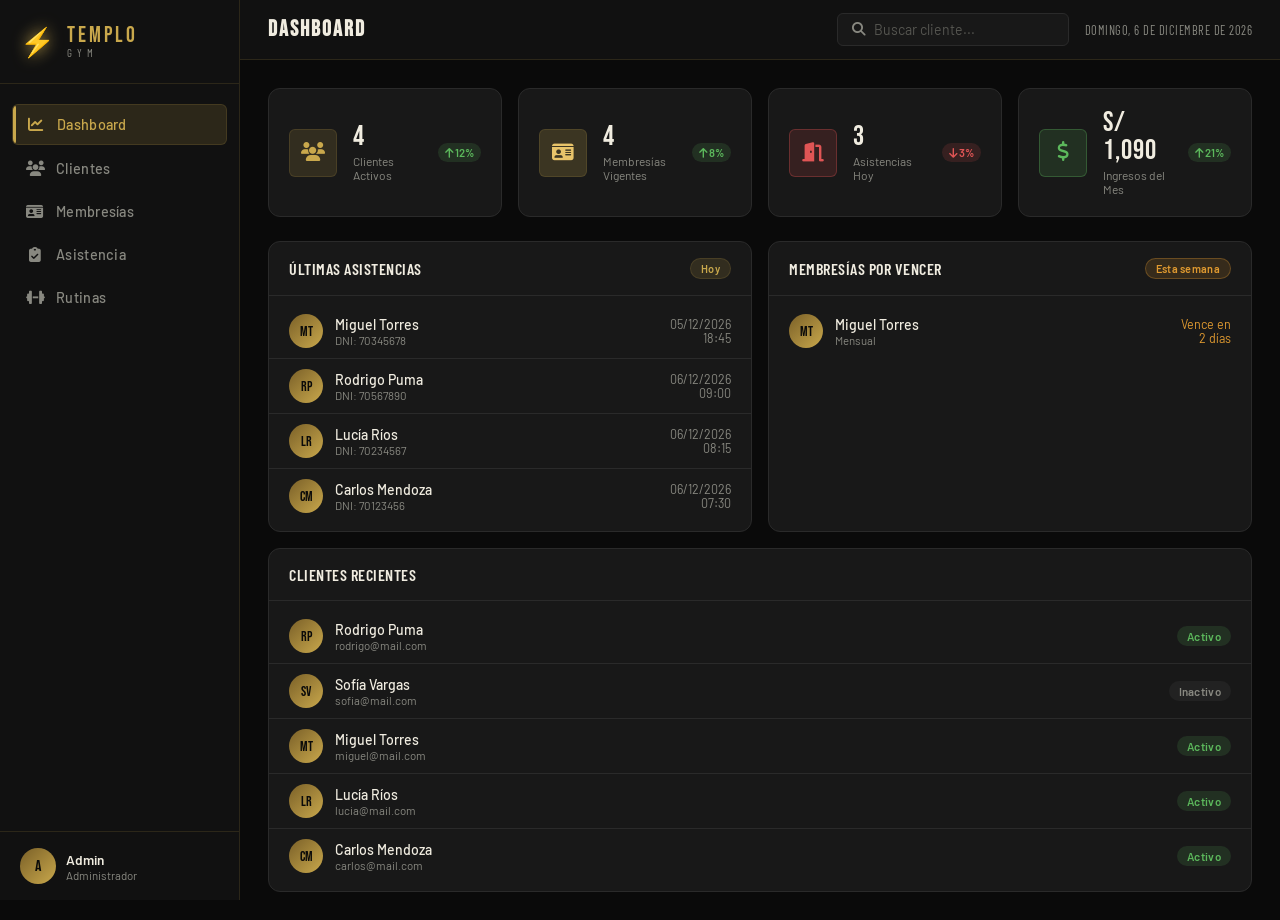
==== admin.html @ db0447e8 "Hola" ====
<!DOCTYPE html>
<html lang="es">
<head>
  <meta charset="UTF-8" />
  <meta name="viewport" content="width=device-width, initial-scale=1.0"/>
  <title>Templo Gym — Sistema de Gestión</title>
  <link rel="stylesheet" href="styles.css" />
  <link href="https://fonts.googleapis.com/css2?family=Bebas+Neue&family=Barlow:wght@300;400;500;600;700&family=Barlow+Condensed:wght@400;600;700&display=swap" rel="stylesheet"/>
  <link rel="stylesheet" href="https://cdnjs.cloudflare.com/ajax/libs/font-awesome/6.5.0/css/all.min.css"/>
</head>
<body>

  <!-- SIDEBAR -->
  <aside class="sidebar" id="sidebar">
    <div class="sidebar-logo">
      <div class="logo-icon">⚡</div>
      <div class="logo-text">
        <span class="logo-main">TEMPLO</span>
        <span class="logo-sub">GYM</span>
      </div>
    </div>

    <nav class="sidebar-nav">
      <a href="#" class="nav-item active" data-section="dashboard">
        <i class="fas fa-chart-line"></i>
        <span>Dashboard</span>
      </a>
      <a href="#" class="nav-item" data-section="clientes">
        <i class="fas fa-users"></i>
        <span>Clientes</span>
      </a>
      <a href="#" class="nav-item" data-section="membresias">
        <i class="fas fa-id-card"></i>
        <span>Membresías</span>
      </a>
      <a href="#" class="nav-item" data-section="asistencia">
        <i class="fas fa-clipboard-check"></i>
        <span>Asistencia</span>
      </a>
      <a href="#" class="nav-item" data-section="rutinas">
        <i class="fas fa-dumbbell"></i>
        <span>Rutinas</span>
      </a>
    </nav>

    <div class="sidebar-footer">
      <div class="user-info">
        <div class="user-avatar">A</div>
        <div>
          <div class="user-name">Admin</div>
          <div class="user-role">Administrador</div>
        </div>
      </div>
    </div>
  </aside>

  <!-- MAIN CONTENT -->
  <main class="main-content">

    <!-- TOPBAR -->
    <header class="topbar">
      <div class="topbar-left">
        <button class="menu-toggle" id="menuToggle"><i class="fas fa-bars"></i></button>
        <h1 class="page-title" id="pageTitle">Dashboard</h1>
      </div>
      <div class="topbar-right">
        <div class="search-box">
          <i class="fas fa-search"></i>
          <input type="text" placeholder="Buscar cliente..." id="globalSearch"/>
        </div>
        <div class="topbar-date" id="topbarDate"></div>
      </div>
    </header>

    <!-- SECTIONS -->
    <div class="content-wrapper">

      <!-- DASHBOARD -->
      <section class="section active" id="section-dashboard">
        <div class="stats-grid">
          <div class="stat-card">
            <div class="stat-icon"><i class="fas fa-users"></i></div>
            <div class="stat-info">
              <div class="stat-value" id="statClientes">0</div>
              <div class="stat-label">Clientes Activos</div>
            </div>
            <div class="stat-trend up"><i class="fas fa-arrow-up"></i> 12%</div>
          </div>
          <div class="stat-card">
            <div class="stat-icon gold"><i class="fas fa-id-card"></i></div>
            <div class="stat-info">
              <div class="stat-value" id="statMembresias">0</div>
              <div class="stat-label">Membresías Vigentes</div>
            </div>
            <div class="stat-trend up"><i class="fas fa-arrow-up"></i> 8%</div>
          </div>
          <div class="stat-card">
            <div class="stat-icon red"><i class="fas fa-door-open"></i></div>
            <div class="stat-info">
              <div class="stat-value" id="statAsistencia">0</div>
              <div class="stat-label">Asistencias Hoy</div>
            </div>
            <div class="stat-trend down"><i class="fas fa-arrow-down"></i> 3%</div>
          </div>
          <div class="stat-card">
            <div class="stat-icon green"><i class="fas fa-dollar-sign"></i></div>
            <div class="stat-info">
              <div class="stat-value" id="statIngresos">S/ 0</div>
              <div class="stat-label">Ingresos del Mes</div>
            </div>
            <div class="stat-trend up"><i class="fas fa-arrow-up"></i> 21%</div>
          </div>
        </div>

        <div class="dashboard-grid">
          <div class="card">
            <div class="card-header">
              <h3>Últimas Asistencias</h3>
              <span class="badge">Hoy</span>
            </div>
            <div class="recent-list" id="recentAsistencia"></div>
          </div>
          <div class="card">
            <div class="card-header">
              <h3>Membresías por Vencer</h3>
              <span class="badge warn">Esta semana</span>
            </div>
            <div class="recent-list" id="proximasVencer"></div>
          </div>
          <div class="card wide">
            <div class="card-header">
              <h3>Clientes Recientes</h3>
            </div>
            <div class="recent-list" id="recentClientes"></div>
          </div>
        </div>
      </section>

      <!-- CLIENTES -->
      <section class="section" id="section-clientes">
        <div class="section-actions">
          <button class="btn btn-primary" id="btnNuevoCliente">
            <i class="fas fa-plus"></i> Nuevo Cliente
          </button>
          <input type="text" class="filter-input" placeholder="Filtrar clientes..." id="filterClientes"/>
        </div>
        <div class="card">
          <table class="data-table" id="tablaClientes">
            <thead>
              <tr>
                <th>#</th>
                <th>Nombre</th>
                <th>DNI</th>
                <th>Teléfono</th>
                <th>Email</th>
                <th>Estado</th>
                <th>Acciones</th>
              </tr>
            </thead>
            <tbody id="bodyClientes"></tbody>
          </table>
        </div>
      </section>

      <!-- MEMBRESIAS -->
      <section class="section" id="section-membresias">
        <div class="section-actions">
          <button class="btn btn-primary" id="btnNuevaMembresia">
            <i class="fas fa-plus"></i> Nueva Membresía
          </button>
          <input type="text" class="filter-input" placeholder="Filtrar membresías..." id="filterMembresias"/>
        </div>
        <div class="plans-row">
          <div class="plan-card">
            <div class="plan-name">Mensual</div>
            <div class="plan-price">S/ 80</div>
            <div class="plan-desc">30 días de acceso completo</div>
          </div>
          <div class="plan-card featured">
            <div class="plan-badge">POPULAR</div>
            <div class="plan-name">Trimestral</div>
            <div class="plan-price">S/ 210</div>
            <div class="plan-desc">90 días — ahorra S/ 30</div>
          </div>
          <div class="plan-card">
            <div class="plan-name">Anual</div>
            <div class="plan-price">S/ 720</div>
            <div class="plan-desc">365 días — ahorra S/ 240</div>
          </div>
        </div>
        <div class="card">
          <table class="data-table" id="tablaMembresias">
            <thead>
              <tr>
                <th>#</th>
                <th>Cliente</th>
                <th>Plan</th>
                <th>Inicio</th>
                <th>Vencimiento</th>
                <th>Monto</th>
                <th>Estado</th>
                <th>Acciones</th>
              </tr>
            </thead>
            <tbody id="bodyMembresias"></tbody>
          </table>
        </div>
      </section>

      <!-- ASISTENCIA -->
      <section class="section" id="section-asistencia">
        <div class="checkin-panel">
          <div class="checkin-box">
            <div class="checkin-title"><i class="fas fa-fingerprint"></i> Check-In Rápido</div>
            <input type="text" class="checkin-input" id="checkinDNI" placeholder="Ingresa DNI del cliente..." maxlength="8"/>
            <button class="btn btn-primary btn-lg" id="btnCheckin">
              <i class="fas fa-sign-in-alt"></i> Registrar Entrada
            </button>
            <div class="checkin-feedback" id="checkinFeedback"></div>
          </div>
        </div>
        <div class="section-actions" style="margin-top:0">
          <label style="color:var(--muted); font-size:0.85rem;">Filtrar por fecha:</label>
          <input type="date" class="filter-input" id="filterFecha" style="max-width:200px"/>
          <button class="btn btn-secondary" id="btnExportAsistencia"><i class="fas fa-download"></i> Exportar</button>
        </div>
        <div class="card">
          <table class="data-table" id="tablaAsistencia">
            <thead>
              <tr>
                <th>#</th>
                <th>Cliente</th>
                <th>DNI</th>
                <th>Fecha</th>
                <th>Hora Entrada</th>
                <th>Estado Membresía</th>
              </tr>
            </thead>
            <tbody id="bodyAsistencia"></tbody>
          </table>
        </div>
      </section>

      <!-- RUTINAS -->
      <section class="section" id="section-rutinas">
        <div class="section-actions">
          <button class="btn btn-primary" id="btnNuevaRutina">
            <i class="fas fa-plus"></i> Nueva Rutina
          </button>
          <input type="text" class="filter-input" placeholder="Filtrar rutinas..." id="filterRutinas"/>
        </div>
        <div class="rutinas-grid" id="rutinasGrid"></div>
      </section>

    </div>
  </main>

  <!-- MODALES -->

  <!-- Modal Cliente -->
  <div class="modal-overlay" id="modalCliente">
    <div class="modal">
      <div class="modal-header">
        <h2 id="modalClienteTitle">Nuevo Cliente</h2>
        <button class="modal-close" data-close="modalCliente"><i class="fas fa-times"></i></button>
      </div>
      <div class="modal-body">
        <div class="form-grid">
          <div class="form-group">
            <label>Nombre Completo *</label>
            <input type="text" id="cNombre" placeholder="Ej: Juan Pérez"/>
          </div>
          <div class="form-group">
            <label>DNI *</label>
            <input type="text" id="cDNI" placeholder="12345678" maxlength="8"/>
          </div>
          <div class="form-group">
            <label>Teléfono</label>
            <input type="text" id="cTelefono" placeholder="987654321"/>
          </div>
          <div class="form-group">
            <label>Email</label>
            <input type="email" id="cEmail" placeholder="correo@email.com"/>
          </div>
          <div class="form-group">
            <label>Fecha de Nacimiento</label>
            <input type="date" id="cFechaNac"/>
          </div>
          <div class="form-group">
            <label>Género</label>
            <select id="cGenero">
              <option value="">Seleccionar</option>
              <option value="M">Masculino</option>
              <option value="F">Femenino</option>
              <option value="O">Otro</option>
            </select>
          </div>
          <div class="form-group full">
            <label>Observaciones</label>
            <textarea id="cObservaciones" placeholder="Condición médica, objetivos, etc."></textarea>
          </div>
        </div>
      </div>
      <div class="modal-footer">
        <button class="btn btn-secondary" data-close="modalCliente">Cancelar</button>
        <button class="btn btn-primary" id="btnGuardarCliente">Guardar Cliente</button>
      </div>
    </div>
  </div>

  <!-- Modal Membresía -->
  <div class="modal-overlay" id="modalMembresia">
    <div class="modal">
      <div class="modal-header">
        <h2 id="modalMembresiaTitle">Nueva Membresía</h2>
        <button class="modal-close" data-close="modalMembresia"><i class="fas fa-times"></i></button>
      </div>
      <div class="modal-body">
        <div class="form-grid">
          <div class="form-group full">
            <label>Cliente *</label>
            <select id="mCliente"></select>
          </div>
          <div class="form-group">
            <label>Plan *</label>
            <select id="mPlan">
              <option value="Mensual|80|30">Mensual — S/ 80</option>
              <option value="Trimestral|210|90">Trimestral — S/ 210</option>
              <option value="Anual|720|365">Anual — S/ 720</option>
            </select>
          </div>
          <div class="form-group">
            <label>Fecha de Inicio *</label>
            <input type="date" id="mFechaInicio"/>
          </div>
          <div class="form-group">
            <label>Monto Pagado (S/)</label>
            <input type="number" id="mMonto" placeholder="0.00"/>
          </div>
          <div class="form-group">
            <label>Método de Pago</label>
            <select id="mPago">
              <option value="Efectivo">Efectivo</option>
              <option value="Yape">Yape</option>
              <option value="Plin">Plin</option>
              <option value="Tarjeta">Tarjeta</option>
              <option value="Transferencia">Transferencia</option>
            </select>
          </div>
        </div>
      </div>
      <div class="modal-footer">
        <button class="btn btn-secondary" data-close="modalMembresia">Cancelar</button>
        <button class="btn btn-primary" id="btnGuardarMembresia">Guardar Membresía</button>
      </div>
    </div>
  </div>

  <!-- Modal Rutina -->
  <div class="modal-overlay" id="modalRutina">
    <div class="modal modal-lg">
      <div class="modal-header">
        <h2 id="modalRutinaTitle">Nueva Rutina</h2>
        <button class="modal-close" data-close="modalRutina"><i class="fas fa-times"></i></button>
      </div>
      <div class="modal-body">
        <div class="form-grid">
          <div class="form-group">
            <label>Nombre de Rutina *</label>
            <input type="text" id="rNombre" placeholder="Ej: Fuerza Upper Body"/>
          </div>
          <div class="form-group">
            <label>Asignar a Cliente</label>
            <select id="rCliente"><option value="">Sin asignar</option></select>
          </div>
          <div class="form-group">
            <label>Nivel</label>
            <select id="rNivel">
              <option value="Principiante">Principiante</option>
              <option value="Intermedio">Intermedio</option>
              <option value="Avanzado">Avanzado</option>
            </select>
          </div>
          <div class="form-group">
            <label>Días por semana</label>
            <input type="number" id="rDias" min="1" max="7" value="3"/>
          </div>
          <div class="form-group full">
            <label>Objetivo</label>
            <input type="text" id="rObjetivo" placeholder="Ej: Hipertrofia muscular, pérdida de peso..."/>
          </div>
          <div class="form-group full">
            <label>Ejercicios <small>(uno por línea: Ejercicio | Series x Reps)</small></label>
            <textarea id="rEjercicios" rows="6" placeholder="Press de Banca | 4x10&#10;Sentadilla | 4x8&#10;Peso Muerto | 3x6"></textarea>
          </div>
          <div class="form-group full">
            <label>Notas del Entrenador</label>
            <textarea id="rNotas" placeholder="Indicaciones especiales, progresión, etc."></textarea>
          </div>
        </div>
      </div>
      <div class="modal-footer">
        <button class="btn btn-secondary" data-close="modalRutina">Cancelar</button>
        <button class="btn btn-primary" id="btnGuardarRutina">Guardar Rutina</button>
      </div>
    </div>
  </div>

  <!-- Toast -->
  <div class="toast" id="toast"></div>

  <script src="app.js"></script>
</body>
</html>
---- styles.css ----
/* =============================================
   TEMPLO GYM — SISTEMA DE GESTIÓN
   Tema: Oscuro Industrial / Negro & Dorado
   ============================================= */

:root {
  --bg-deep:      #0a0a0a;
  --bg-main:      #111111;
  --bg-card:      #181818;
  --bg-elevated:  #222222;
  --bg-hover:     #2a2a2a;

  --gold:         #c9a84c;
  --gold-bright:  #e8c46a;
  --gold-dim:     #7a6028;
  --gold-glow:    rgba(201,168,76,0.15);

  --text:         #f0ece0;
  --text-muted:   #888880;
  --muted:        #555550;
  --border:       rgba(201,168,76,0.15);
  --border-solid: #2a2a2a;

  --red:          #e05555;
  --green:        #5cb85c;
  --warn:         #e09a30;
  --info:         #5b9bd5;

  --radius:       6px;
  --radius-lg:    12px;
  --sidebar-w:    240px;
  --topbar-h:     60px;

  --shadow:       0 4px 24px rgba(0,0,0,0.6);
  --shadow-gold:  0 0 20px rgba(201,168,76,0.2);
  --transition:   all 0.22s cubic-bezier(0.4,0,0.2,1);
}

*, *::before, *::after { box-sizing: border-box; margin: 0; padding: 0; }

html { scroll-behavior: smooth; }

body {
  font-family: 'Barlow', sans-serif;
  background: var(--bg-deep);
  color: var(--text);
  min-height: 100vh;
  display: flex;
  overflow-x: hidden;
}

/* ── SCROLLBAR ── */
::-webkit-scrollbar { width: 5px; height: 5px; }
::-webkit-scrollbar-track { background: var(--bg-main); }
::-webkit-scrollbar-thumb { background: var(--gold-dim); border-radius: 10px; }
::-webkit-scrollbar-thumb:hover { background: var(--gold); }

/* ─────────────────── SIDEBAR ─────────────────── */
.sidebar {
  width: var(--sidebar-w);
  background: var(--bg-main);
  border-right: 1px solid var(--border);
  display: flex;
  flex-direction: column;
  position: fixed;
  top: 0; left: 0;
  height: 100vh;
  z-index: 100;
  transition: transform 0.3s ease;
}

.sidebar-logo {
  display: flex;
  align-items: center;
  gap: 12px;
  padding: 24px 20px;
  border-bottom: 1px solid var(--border);
}

.logo-icon {
  font-size: 28px;
  filter: drop-shadow(0 0 8px var(--gold));
  animation: pulse-glow 3s ease-in-out infinite;
}

@keyframes pulse-glow {
  0%, 100% { filter: drop-shadow(0 0 8px var(--gold)); }
  50%       { filter: drop-shadow(0 0 16px var(--gold-bright)); }
}

.logo-text {
  display: flex;
  flex-direction: column;
  line-height: 1;
}

.logo-main {
  font-family: 'Bebas Neue', sans-serif;
  font-size: 22px;
  letter-spacing: 3px;
  color: var(--gold);
}

.logo-sub {
  font-family: 'Barlow Condensed', sans-serif;
  font-size: 11px;
  letter-spacing: 5px;
  color: var(--text-muted);
  text-transform: uppercase;
}

.sidebar-nav {
  flex: 1;
  padding: 20px 12px;
  display: flex;
  flex-direction: column;
  gap: 4px;
}

.nav-item {
  display: flex;
  align-items: center;
  gap: 12px;
  padding: 11px 14px;
  border-radius: var(--radius);
  color: var(--text-muted);
  text-decoration: none;
  font-weight: 500;
  font-size: 0.9rem;
  letter-spacing: 0.3px;
  transition: var(--transition);
  position: relative;
  overflow: hidden;
}

.nav-item::before {
  content: '';
  position: absolute;
  left: 0; top: 0;
  width: 3px; height: 100%;
  background: var(--gold);
  border-radius: 0 3px 3px 0;
  transform: scaleY(0);
  transition: var(--transition);
}

.nav-item:hover {
  background: var(--bg-hover);
  color: var(--text);
}

.nav-item.active {
  background: var(--gold-glow);
  color: var(--gold);
  border: 1px solid var(--border);
}

.nav-item.active::before { transform: scaleY(1); }

.nav-item i { width: 18px; text-align: center; font-size: 0.95rem; }

.sidebar-footer {
  padding: 16px 20px;
  border-top: 1px solid var(--border);
}

.user-info {
  display: flex;
  align-items: center;
  gap: 10px;
}

.user-avatar {
  width: 36px; height: 36px;
  background: linear-gradient(135deg, var(--gold-dim), var(--gold));
  border-radius: 50%;
  display: flex; align-items: center; justify-content: center;
  font-family: 'Bebas Neue', sans-serif;
  font-size: 16px;
  color: #0a0a0a;
}

.user-name { font-weight: 600; font-size: 0.85rem; }
.user-role { font-size: 0.72rem; color: var(--text-muted); }

/* ─────────────────── MAIN CONTENT ─────────────────── */
.main-content {
  margin-left: var(--sidebar-w);
  flex: 1;
  display: flex;
  flex-direction: column;
  min-height: 100vh;
}

/* ── TOPBAR ── */
.topbar {
  height: var(--topbar-h);
  background: var(--bg-main);
  border-bottom: 1px solid var(--border);
  display: flex;
  align-items: center;
  justify-content: space-between;
  padding: 0 28px;
  position: sticky;
  top: 0; z-index: 50;
}

.topbar-left {
  display: flex;
  align-items: center;
  gap: 16px;
}

.menu-toggle {
  display: none;
  background: none;
  border: none;
  color: var(--text-muted);
  font-size: 1.2rem;
  cursor: pointer;
  padding: 4px;
  transition: color 0.2s;
}

.menu-toggle:hover { color: var(--gold); }

.page-title {
  font-family: 'Bebas Neue', sans-serif;
  font-size: 22px;
  letter-spacing: 2px;
  color: var(--text);
}

.topbar-right {
  display: flex;
  align-items: center;
  gap: 16px;
}

.search-box {
  display: flex;
  align-items: center;
  gap: 8px;
  background: var(--bg-card);
  border: 1px solid var(--border-solid);
  border-radius: var(--radius);
  padding: 7px 14px;
  transition: var(--transition);
}

.search-box:focus-within {
  border-color: var(--gold-dim);
  box-shadow: 0 0 0 3px var(--gold-glow);
}

.search-box i { color: var(--text-muted); font-size: 0.85rem; }

.search-box input {
  background: none;
  border: none;
  outline: none;
  color: var(--text);
  font-family: 'Barlow', sans-serif;
  font-size: 0.88rem;
  width: 180px;
}

.search-box input::placeholder { color: var(--muted); }

.topbar-date {
  font-size: 0.78rem;
  color: var(--text-muted);
  font-family: 'Barlow Condensed', sans-serif;
  letter-spacing: 0.5px;
  white-space: nowrap;
}

/* ─────────────────── CONTENT ─────────────────── */
.content-wrapper {
  flex: 1;
  padding: 28px;
  overflow-y: auto;
}

.section { display: none; animation: fadeIn 0.3s ease; }
.section.active { display: block; }

@keyframes fadeIn {
  from { opacity: 0; transform: translateY(10px); }
  to   { opacity: 1; transform: translateY(0); }
}

/* ── STATS GRID ── */
.stats-grid {
  display: grid;
  grid-template-columns: repeat(4, 1fr);
  gap: 16px;
  margin-bottom: 24px;
}

.stat-card {
  background: var(--bg-card);
  border: 1px solid var(--border-solid);
  border-radius: var(--radius-lg);
  padding: 20px;
  display: flex;
  align-items: center;
  gap: 16px;
  position: relative;
  overflow: hidden;
  transition: var(--transition);
}

.stat-card::after {
  content: '';
  position: absolute;
  bottom: 0; left: 0;
  width: 100%; height: 2px;
  background: linear-gradient(90deg, transparent, var(--gold), transparent);
  transform: scaleX(0);
  transition: var(--transition);
}

.stat-card:hover::after { transform: scaleX(1); }
.stat-card:hover { border-color: var(--gold-dim); box-shadow: var(--shadow-gold); }

.stat-icon {
  width: 48px; height: 48px;
  background: var(--gold-glow);
  border: 1px solid var(--border);
  border-radius: var(--radius);
  display: flex; align-items: center; justify-content: center;
  font-size: 1.2rem;
  color: var(--gold);
  flex-shrink: 0;
}

.stat-icon.gold { background: rgba(201,168,76,0.2); color: var(--gold-bright); }
.stat-icon.red  { background: rgba(224,85,85,0.15); color: var(--red); border-color: rgba(224,85,85,0.3); }
.stat-icon.green{ background: rgba(92,184,92,0.15); color: var(--green); border-color: rgba(92,184,92,0.3); }

.stat-info { flex: 1; }

.stat-value {
  font-family: 'Bebas Neue', sans-serif;
  font-size: 28px;
  letter-spacing: 1px;
  line-height: 1;
  color: var(--text);
}

.stat-label { font-size: 0.75rem; color: var(--text-muted); margin-top: 3px; }

.stat-trend {
  font-size: 0.7rem;
  font-weight: 600;
  padding: 3px 7px;
  border-radius: 20px;
}

.stat-trend.up   { background: rgba(92,184,92,0.15); color: var(--green); }
.stat-trend.down { background: rgba(224,85,85,0.15); color: var(--red); }

/* ── DASHBOARD GRID ── */
.dashboard-grid {
  display: grid;
  grid-template-columns: 1fr 1fr;
  gap: 16px;
}

.card.wide { grid-column: 1 / -1; }

/* ── CARDS ── */
.card {
  background: var(--bg-card);
  border: 1px solid var(--border-solid);
  border-radius: var(--radius-lg);
  overflow: hidden;
}

.card-header {
  display: flex;
  align-items: center;
  justify-content: space-between;
  padding: 16px 20px;
  border-bottom: 1px solid var(--border-solid);
}

.card-header h3 {
  font-family: 'Barlow Condensed', sans-serif;
  font-size: 1rem;
  letter-spacing: 0.5px;
  font-weight: 600;
  text-transform: uppercase;
  color: var(--text);
}

.badge {
  font-size: 0.68rem;
  padding: 3px 10px;
  border-radius: 20px;
  background: var(--gold-glow);
  color: var(--gold);
  border: 1px solid var(--border);
  letter-spacing: 0.3px;
  font-weight: 600;
}

.badge.warn { background: rgba(224,154,48,0.15); color: var(--warn); border-color: rgba(224,154,48,0.3); }

.recent-list { padding: 8px 0; }

.recent-item {
  display: flex;
  align-items: center;
  gap: 12px;
  padding: 10px 20px;
  border-bottom: 1px solid var(--border-solid);
  transition: background 0.15s;
}

.recent-item:last-child { border-bottom: none; }
.recent-item:hover { background: var(--bg-hover); }

.ri-avatar {
  width: 34px; height: 34px;
  background: linear-gradient(135deg, var(--gold-dim), var(--gold));
  border-radius: 50%;
  display: flex; align-items: center; justify-content: center;
  font-family: 'Bebas Neue', sans-serif;
  font-size: 14px;
  color: #0a0a0a;
  flex-shrink: 0;
}

.ri-info { flex: 1; }
.ri-name { font-size: 0.88rem; font-weight: 500; }
.ri-sub  { font-size: 0.72rem; color: var(--text-muted); }
.ri-extra{ font-size: 0.78rem; color: var(--text-muted); text-align: right; }

/* ── SECTION ACTIONS ── */
.section-actions {
  display: flex;
  align-items: center;
  gap: 12px;
  margin-bottom: 20px;
  flex-wrap: wrap;
}

/* ── BUTTONS ── */
.btn {
  display: inline-flex;
  align-items: center;
  gap: 8px;
  padding: 9px 20px;
  border: none;
  border-radius: var(--radius);
  font-family: 'Barlow', sans-serif;
  font-weight: 600;
  font-size: 0.88rem;
  cursor: pointer;
  transition: var(--transition);
  text-transform: uppercase;
  letter-spacing: 0.5px;
  white-space: nowrap;
}

.btn-primary {
  background: linear-gradient(135deg, var(--gold-dim), var(--gold));
  color: #0a0a0a;
}

.btn-primary:hover {
  background: linear-gradient(135deg, var(--gold), var(--gold-bright));
  box-shadow: 0 4px 16px rgba(201,168,76,0.4);
  transform: translateY(-1px);
}

.btn-secondary {
  background: var(--bg-elevated);
  color: var(--text-muted);
  border: 1px solid var(--border-solid);
}

.btn-secondary:hover { background: var(--bg-hover); color: var(--text); }

.btn-danger  { background: rgba(224,85,85,0.2); color: var(--red); border: 1px solid rgba(224,85,85,0.3); }
.btn-danger:hover  { background: rgba(224,85,85,0.35); }

.btn-sm { padding: 5px 12px; font-size: 0.78rem; }
.btn-lg { padding: 14px 32px; font-size: 1rem; }

/* ── INPUTS ── */
.filter-input {
  padding: 9px 14px;
  background: var(--bg-card);
  border: 1px solid var(--border-solid);
  border-radius: var(--radius);
  color: var(--text);
  font-family: 'Barlow', sans-serif;
  font-size: 0.88rem;
  outline: none;
  transition: var(--transition);
  flex: 1;
  max-width: 300px;
}

.filter-input:focus {
  border-color: var(--gold-dim);
  box-shadow: 0 0 0 3px var(--gold-glow);
}

/* ── TABLES ── */
.data-table {
  width: 100%;
  border-collapse: collapse;
}

.data-table thead th {
  padding: 12px 16px;
  text-align: left;
  font-family: 'Barlow Condensed', sans-serif;
  font-size: 0.78rem;
  letter-spacing: 1px;
  text-transform: uppercase;
  color: var(--text-muted);
  border-bottom: 1px solid var(--border-solid);
  background: var(--bg-elevated);
}

.data-table tbody tr {
  border-bottom: 1px solid var(--border-solid);
  transition: background 0.15s;
}

.data-table tbody tr:last-child { border-bottom: none; }
.data-table tbody tr:hover { background: var(--bg-hover); }

.data-table td {
  padding: 12px 16px;
  font-size: 0.875rem;
  vertical-align: middle;
}

.pill {
  display: inline-flex;
  align-items: center;
  gap: 4px;
  padding: 3px 10px;
  border-radius: 20px;
  font-size: 0.72rem;
  font-weight: 600;
  letter-spacing: 0.3px;
}

.pill-green  { background: rgba(92,184,92,0.15); color: var(--green); }
.pill-red    { background: rgba(224,85,85,0.15); color: var(--red); }
.pill-warn   { background: rgba(224,154,48,0.15); color: var(--warn); }
.pill-muted  { background: var(--bg-elevated); color: var(--text-muted); }

.action-btns { display: flex; gap: 6px; }

/* ── PLAN CARDS ── */
.plans-row {
  display: flex;
  gap: 16px;
  margin-bottom: 24px;
}

.plan-card {
  flex: 1;
  background: var(--bg-card);
  border: 1px solid var(--border-solid);
  border-radius: var(--radius-lg);
  padding: 24px;
  text-align: center;
  position: relative;
  transition: var(--transition);
}

.plan-card:hover {
  border-color: var(--gold-dim);
  transform: translateY(-2px);
  box-shadow: var(--shadow-gold);
}

.plan-card.featured {
  border-color: var(--gold);
  background: linear-gradient(135deg, var(--bg-card), rgba(201,168,76,0.05));
}

.plan-badge {
  position: absolute;
  top: -11px; left: 50%;
  transform: translateX(-50%);
  background: var(--gold);
  color: #0a0a0a;
  font-size: 0.65rem;
  font-weight: 700;
  letter-spacing: 1.5px;
  padding: 3px 12px;
  border-radius: 20px;
}

.plan-name {
  font-family: 'Bebas Neue', sans-serif;
  font-size: 20px;
  letter-spacing: 2px;
  color: var(--text-muted);
  margin-bottom: 6px;
}

.plan-price {
  font-family: 'Bebas Neue', sans-serif;
  font-size: 42px;
  color: var(--gold);
  letter-spacing: 1px;
  line-height: 1;
  margin-bottom: 6px;
}

.plan-desc { font-size: 0.8rem; color: var(--text-muted); }

/* ── CHECK-IN PANEL ── */
.checkin-panel {
  display: flex;
  justify-content: center;
  margin-bottom: 28px;
}

.checkin-box {
  background: var(--bg-card);
  border: 1px solid var(--border);
  border-radius: var(--radius-lg);
  padding: 32px 40px;
  text-align: center;
  width: 100%;
  max-width: 480px;
  box-shadow: var(--shadow-gold);
}

.checkin-title {
  font-family: 'Bebas Neue', sans-serif;
  font-size: 22px;
  letter-spacing: 3px;
  color: var(--gold);
  margin-bottom: 20px;
}

.checkin-input {
  width: 100%;
  padding: 14px 20px;
  background: var(--bg-deep);
  border: 2px solid var(--border-solid);
  border-radius: var(--radius);
  color: var(--text);
  font-family: 'Barlow Condensed', sans-serif;
  font-size: 1.4rem;
  letter-spacing: 4px;
  text-align: center;
  outline: none;
  margin-bottom: 16px;
  transition: var(--transition);
}

.checkin-input:focus {
  border-color: var(--gold);
  box-shadow: 0 0 0 4px var(--gold-glow);
}

.checkin-feedback {
  margin-top: 14px;
  min-height: 40px;
  font-size: 0.9rem;
  font-weight: 500;
}

.feedback-ok   { color: var(--green); }
.feedback-warn { color: var(--warn); }
.feedback-err  { color: var(--red); }

/* ── RUTINAS GRID ── */
.rutinas-grid {
  display: grid;
  grid-template-columns: repeat(auto-fill, minmax(300px, 1fr));
  gap: 16px;
}

.rutina-card {
  background: var(--bg-card);
  border: 1px solid var(--border-solid);
  border-radius: var(--radius-lg);
  padding: 20px;
  transition: var(--transition);
  position: relative;
  overflow: hidden;
}

.rutina-card::before {
  content: '';
  position: absolute;
  top: 0; left: 0;
  width: 100%; height: 3px;
  background: linear-gradient(90deg, var(--gold-dim), var(--gold));
}

.rutina-card:hover { border-color: var(--gold-dim); transform: translateY(-2px); box-shadow: var(--shadow-gold); }

.rutina-title {
  font-family: 'Barlow Condensed', sans-serif;
  font-size: 1.1rem;
  font-weight: 700;
  letter-spacing: 0.5px;
  margin-bottom: 6px;
}

.rutina-meta {
  display: flex;
  gap: 8px;
  flex-wrap: wrap;
  margin-bottom: 12px;
}

.rutina-exercises {
  list-style: none;
  margin-bottom: 14px;
}

.rutina-exercises li {
  font-size: 0.82rem;
  color: var(--text-muted);
  padding: 4px 0;
  border-bottom: 1px solid var(--border-solid);
  display: flex;
  justify-content: space-between;
}

.rutina-exercises li:last-child { border-bottom: none; }
.rutina-exercises li span { color: var(--gold); font-weight: 600; }

.rutina-footer {
  display: flex;
  justify-content: space-between;
  align-items: center;
  margin-top: 10px;
  padding-top: 10px;
  border-top: 1px solid var(--border-solid);
}

/* ── MODALS ── */
.modal-overlay {
  display: none;
  position: fixed;
  inset: 0;
  background: rgba(0,0,0,0.8);
  backdrop-filter: blur(4px);
  z-index: 200;
  align-items: center;
  justify-content: center;
  animation: fadeIn 0.2s ease;
}

.modal-overlay.open { display: flex; }

.modal {
  background: var(--bg-card);
  border: 1px solid var(--border);
  border-radius: var(--radius-lg);
  width: 90%;
  max-width: 540px;
  max-height: 90vh;
  overflow-y: auto;
  box-shadow: var(--shadow);
  animation: slideUp 0.25s ease;
}

.modal-lg { max-width: 680px; }

@keyframes slideUp {
  from { opacity: 0; transform: translateY(20px) scale(0.97); }
  to   { opacity: 1; transform: translateY(0) scale(1); }
}

.modal-header {
  display: flex;
  align-items: center;
  justify-content: space-between;
  padding: 20px 24px;
  border-bottom: 1px solid var(--border-solid);
}

.modal-header h2 {
  font-family: 'Bebas Neue', sans-serif;
  font-size: 22px;
  letter-spacing: 2px;
  color: var(--gold);
}

.modal-close {
  background: none;
  border: none;
  color: var(--text-muted);
  font-size: 1.1rem;
  cursor: pointer;
  padding: 4px 8px;
  border-radius: var(--radius);
  transition: var(--transition);
}

.modal-close:hover { color: var(--red); background: rgba(224,85,85,0.1); }

.modal-body { padding: 24px; }
.modal-footer {
  padding: 16px 24px;
  border-top: 1px solid var(--border-solid);
  display: flex;
  justify-content: flex-end;
  gap: 10px;
}

/* ── FORMS ── */
.form-grid {
  display: grid;
  grid-template-columns: 1fr 1fr;
  gap: 16px;
}

.form-group { display: flex; flex-direction: column; gap: 6px; }
.form-group.full { grid-column: 1 / -1; }

.form-group label {
  font-size: 0.78rem;
  font-weight: 600;
  text-transform: uppercase;
  letter-spacing: 0.5px;
  color: var(--text-muted);
}

.form-group input,
.form-group select,
.form-group textarea {
  padding: 10px 14px;
  background: var(--bg-deep);
  border: 1px solid var(--border-solid);
  border-radius: var(--radius);
  color: var(--text);
  font-family: 'Barlow', sans-serif;
  font-size: 0.9rem;
  outline: none;
  transition: var(--transition);
}

.form-group input:focus,
.form-group select:focus,
.form-group textarea:focus {
  border-color: var(--gold-dim);
  box-shadow: 0 0 0 3px var(--gold-glow);
}

.form-group select { cursor: pointer; }

.form-group select option {
  background: var(--bg-card);
  color: var(--text);
}

.form-group textarea {
  resize: vertical;
  min-height: 90px;
  line-height: 1.5;
}

/* ── TOAST ── */
.toast {
  position: fixed;
  bottom: 28px; right: 28px;
  background: var(--bg-elevated);
  border: 1px solid var(--border);
  border-left: 3px solid var(--gold);
  color: var(--text);
  padding: 14px 20px;
  border-radius: var(--radius);
  font-size: 0.88rem;
  font-weight: 500;
  box-shadow: var(--shadow);
  transform: translateY(20px);
  opacity: 0;
  transition: all 0.3s ease;
  z-index: 999;
  max-width: 320px;
  pointer-events: none;
}

.toast.show { opacity: 1; transform: translateY(0); }
.toast.success { border-left-color: var(--green); }
.toast.error   { border-left-color: var(--red); }
.toast.warn    { border-left-color: var(--warn); }

/* ── EMPTY STATE ── */
.empty-state {
  text-align: center;
  padding: 48px 20px;
  color: var(--text-muted);
}

.empty-state i { font-size: 2.5rem; margin-bottom: 12px; opacity: 0.3; }
.empty-state p { font-size: 0.9rem; }

/* ─────────────────── RESPONSIVE ─────────────────── */
@media (max-width: 1100px) {
  .stats-grid { grid-template-columns: repeat(2, 1fr); }
}

@media (max-width: 800px) {
  .sidebar { transform: translateX(-100%); }
  .sidebar.open { transform: translateX(0); }
  .main-content { margin-left: 0; }
  .menu-toggle { display: block; }
  .stats-grid { grid-template-columns: 1fr 1fr; }
  .dashboard-grid { grid-template-columns: 1fr; }
  .plans-row { flex-direction: column; }
  .form-grid { grid-template-columns: 1fr; }
  .form-group.full { grid-column: 1; }
  .topbar { padding: 0 16px; }
  .content-wrapper { padding: 16px; }
  .search-box input { width: 120px; }
  .topbar-date { display: none; }
}

@media (max-width: 500px) {
  .stats-grid { grid-template-columns: 1fr; }
  .modal { width: 95%; }
}
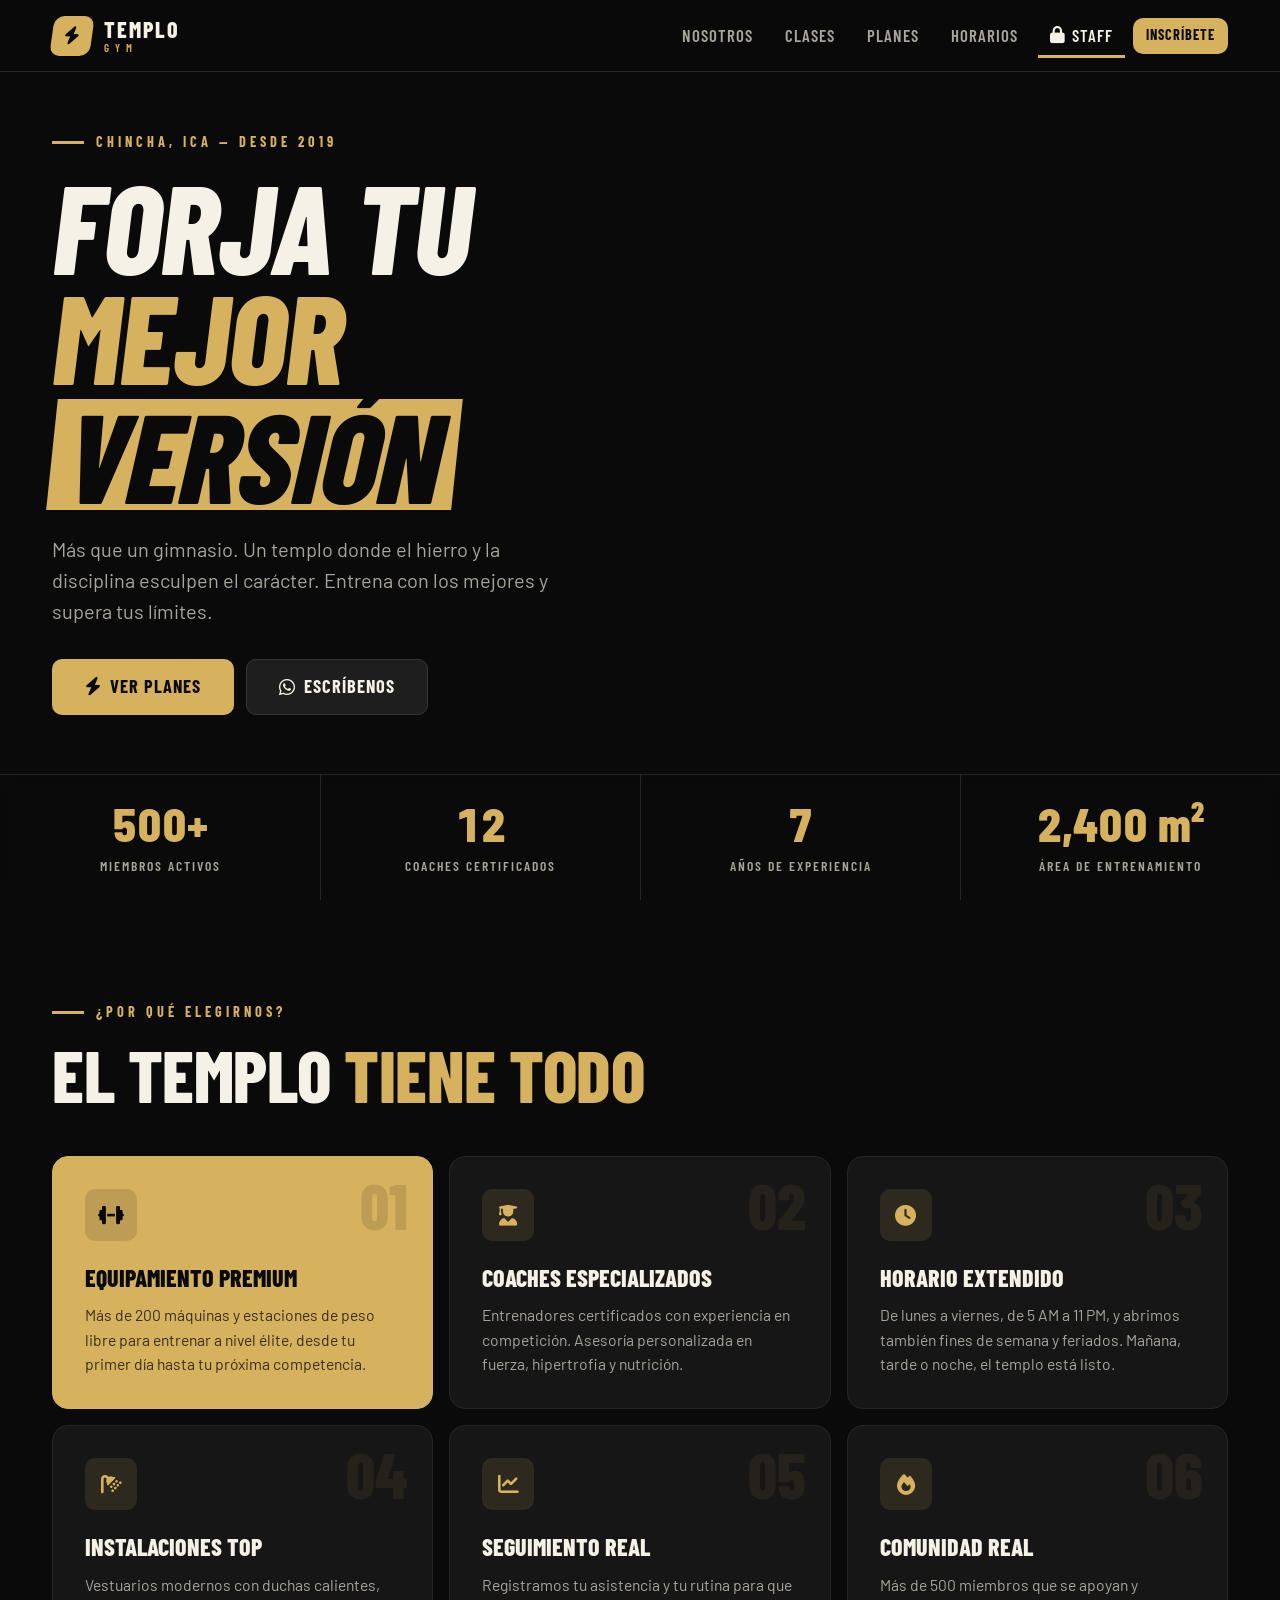
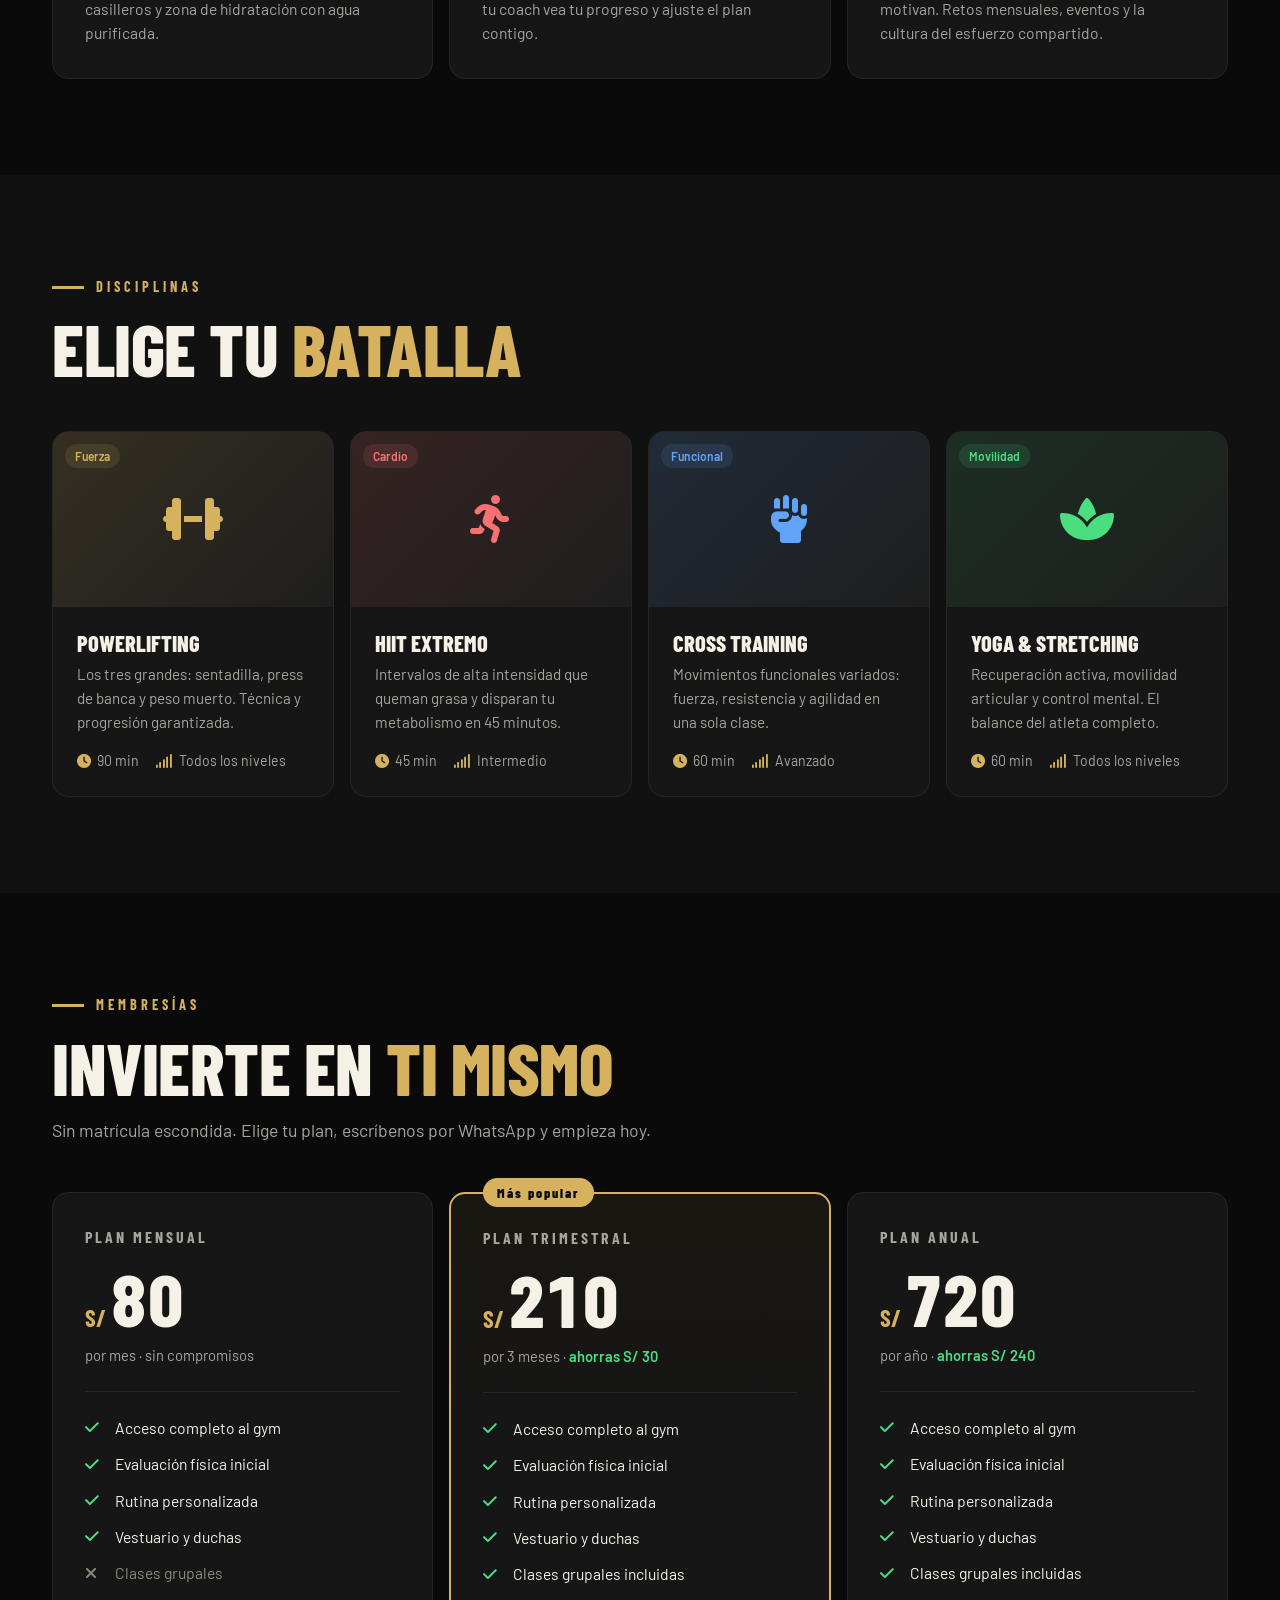
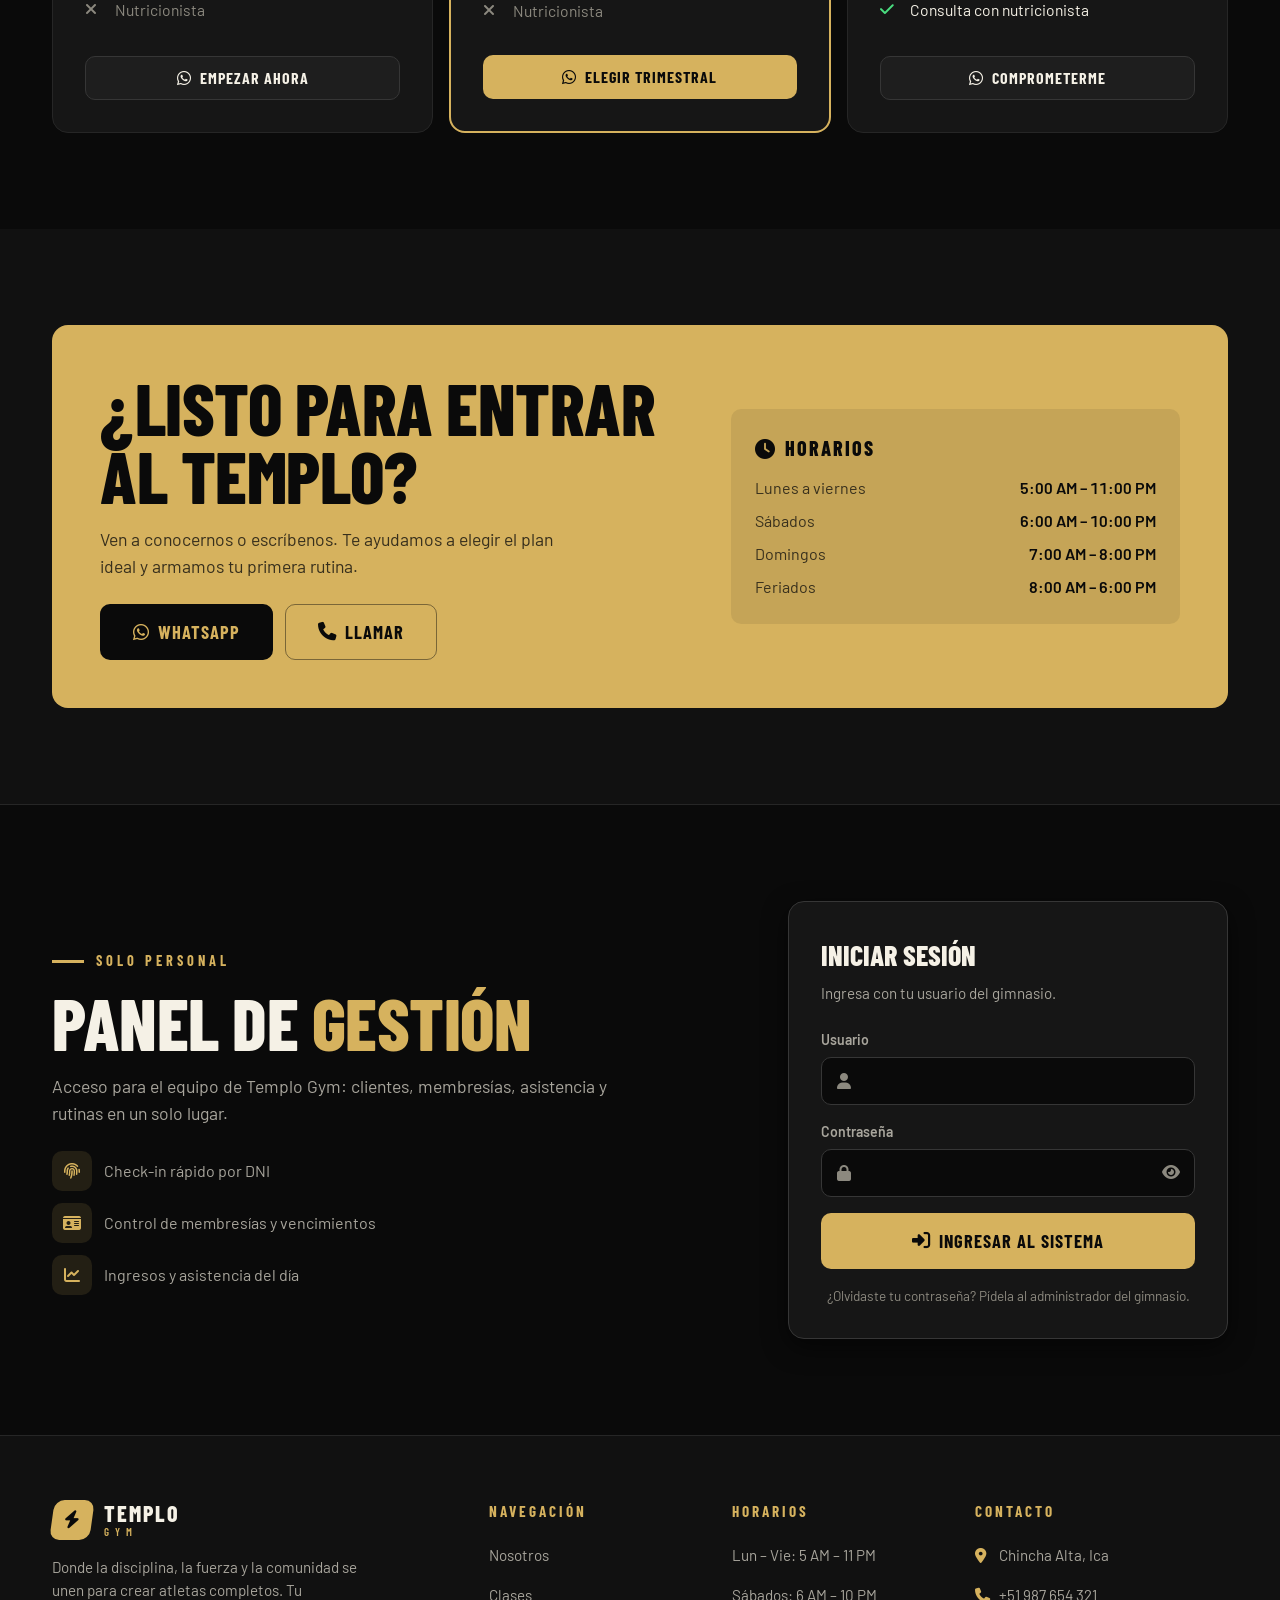
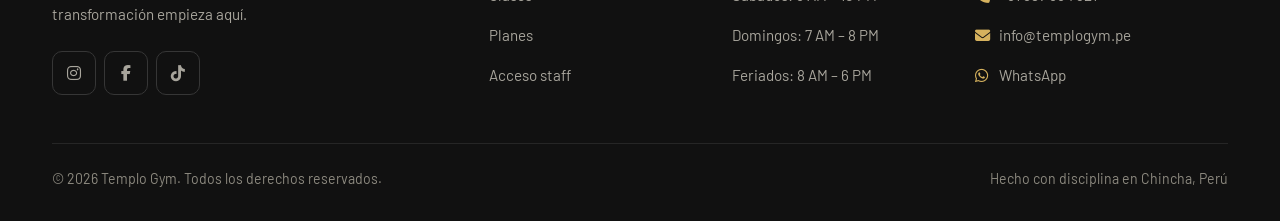
==== commit d0075307: "TemploGym-Mejoras" ====
--- a/admin.html
+++ b/admin.html
@@ -3,133 +3,141 @@
 <head>
   <meta charset="UTF-8" />
   <meta name="viewport" content="width=device-width, initial-scale=1.0"/>
-  <title>Templo Gym — Sistema de Gestión</title>
+  <meta name="robots" content="noindex, nofollow"/>
+  <title>Panel — Templo Gym</title>
+  <script src="auth.js"></script>
+  <script>TG_AUTH.requireSession();</script>
+  <link rel="preconnect" href="https://fonts.googleapis.com"/>
+  <link rel="preconnect" href="https://fonts.gstatic.com" crossorigin/>
+  <link href="https://fonts.googleapis.com/css2?family=Barlow+Condensed:wght@500;600;700;800&family=Barlow:wght@400;500;600;700&display=swap" rel="stylesheet"/>
+  <link rel="stylesheet" href="https://cdnjs.cloudflare.com/ajax/libs/font-awesome/6.5.0/css/all.min.css"/>
   <link rel="stylesheet" href="styles.css" />
-  <link href="https://fonts.googleapis.com/css2?family=Bebas+Neue&family=Barlow:wght@300;400;500;600;700&family=Barlow+Condensed:wght@400;600;700&display=swap" rel="stylesheet"/>
-  <link rel="stylesheet" href="https://cdnjs.cloudflare.com/ajax/libs/font-awesome/6.5.0/css/all.min.css"/>
 </head>
-<body>
+<body class="admin-body">
 
   <!-- SIDEBAR -->
-  <aside class="sidebar" id="sidebar">
+  <aside class="sidebar" id="sidebar" aria-label="Menú principal">
     <div class="sidebar-logo">
-      <div class="logo-icon">⚡</div>
-      <div class="logo-text">
-        <span class="logo-main">TEMPLO</span>
-        <span class="logo-sub">GYM</span>
-      </div>
+      <a href="admin.html" class="brand" aria-label="Templo Gym — inicio del panel">
+        <span class="brand-mark" aria-hidden="true"><i class="fas fa-bolt"></i></span>
+        <span class="brand-text">
+          <span class="brand-main">TEMPLO</span>
+          <span class="brand-sub">Gym</span>
+        </span>
+      </a>
     </div>
 
     <nav class="sidebar-nav">
-      <a href="#" class="nav-item active" data-section="dashboard">
-        <i class="fas fa-chart-line"></i>
-        <span>Dashboard</span>
-      </a>
-      <a href="#" class="nav-item" data-section="clientes">
-        <i class="fas fa-users"></i>
-        <span>Clientes</span>
-      </a>
-      <a href="#" class="nav-item" data-section="membresias">
-        <i class="fas fa-id-card"></i>
-        <span>Membresías</span>
-      </a>
-      <a href="#" class="nav-item" data-section="asistencia">
-        <i class="fas fa-clipboard-check"></i>
-        <span>Asistencia</span>
-      </a>
-      <a href="#" class="nav-item" data-section="rutinas">
-        <i class="fas fa-dumbbell"></i>
-        <span>Rutinas</span>
+      <span class="nav-label">Gestión</span>
+      <a href="#dashboard" class="nav-item active" data-section="dashboard">
+        <i class="fas fa-chart-line" aria-hidden="true"></i><span>Dashboard</span>
+      </a>
+      <a href="#clientes" class="nav-item" data-section="clientes">
+        <i class="fas fa-users" aria-hidden="true"></i><span>Clientes</span>
+      </a>
+      <a href="#membresias" class="nav-item" data-section="membresias">
+        <i class="fas fa-id-card" aria-hidden="true"></i><span>Membresías</span>
+      </a>
+      <a href="#asistencia" class="nav-item" data-section="asistencia">
+        <i class="fas fa-clipboard-check" aria-hidden="true"></i><span>Asistencia</span>
+      </a>
+      <a href="#rutinas" class="nav-item" data-section="rutinas">
+        <i class="fas fa-dumbbell" aria-hidden="true"></i><span>Rutinas</span>
       </a>
     </nav>
 
     <div class="sidebar-footer">
       <div class="user-info">
-        <div class="user-avatar">A</div>
+        <div class="user-avatar" id="userAvatar" aria-hidden="true">A</div>
         <div>
-          <div class="user-name">Admin</div>
-          <div class="user-role">Administrador</div>
-        </div>
-      </div>
+          <div class="user-name" id="userName">Admin</div>
+          <div class="user-role" id="userRole">Administrador</div>
+        </div>
+      </div>
+      <button class="btn btn-ghost btn-sm btn-block" id="btnLogout">
+        <i class="fas fa-arrow-right-from-bracket" aria-hidden="true"></i> Cerrar sesión
+      </button>
     </div>
   </aside>
-
-  <!-- MAIN CONTENT -->
+  <div class="sidebar-backdrop" id="sidebarBackdrop"></div>
+
+  <!-- MAIN -->
   <main class="main-content">
 
-    <!-- TOPBAR -->
     <header class="topbar">
       <div class="topbar-left">
-        <button class="menu-toggle" id="menuToggle"><i class="fas fa-bars"></i></button>
+        <button class="menu-toggle" id="menuToggle" aria-label="Abrir menú" aria-controls="sidebar" aria-expanded="false">
+          <i class="fas fa-bars" aria-hidden="true"></i>
+        </button>
         <h1 class="page-title" id="pageTitle">Dashboard</h1>
       </div>
       <div class="topbar-right">
-        <div class="search-box">
-          <i class="fas fa-search"></i>
-          <input type="text" placeholder="Buscar cliente..." id="globalSearch"/>
-        </div>
+        <label class="search-box">
+          <i class="fas fa-search" aria-hidden="true"></i>
+          <span class="sr-only">Buscar cliente</span>
+          <input type="search" placeholder="Buscar cliente..." id="globalSearch"/>
+        </label>
         <div class="topbar-date" id="topbarDate"></div>
       </div>
     </header>
 
-    <!-- SECTIONS -->
     <div class="content-wrapper">
 
       <!-- DASHBOARD -->
-      <section class="section active" id="section-dashboard">
+      <section class="section active" id="section-dashboard" aria-labelledby="pageTitle">
         <div class="stats-grid">
           <div class="stat-card">
-            <div class="stat-icon"><i class="fas fa-users"></i></div>
-            <div class="stat-info">
-              <div class="stat-value" id="statClientes">0</div>
-              <div class="stat-label">Clientes Activos</div>
-            </div>
-            <div class="stat-trend up"><i class="fas fa-arrow-up"></i> 12%</div>
+            <div class="stat-head">
+              <span class="stat-label">Clientes activos</span>
+              <span class="stat-icon" aria-hidden="true"><i class="fas fa-users"></i></span>
+            </div>
+            <div class="stat-value" id="statClientes">0</div>
+            <div class="stat-foot" id="statClientesFoot">&nbsp;</div>
           </div>
           <div class="stat-card">
-            <div class="stat-icon gold"><i class="fas fa-id-card"></i></div>
-            <div class="stat-info">
-              <div class="stat-value" id="statMembresias">0</div>
-              <div class="stat-label">Membresías Vigentes</div>
-            </div>
-            <div class="stat-trend up"><i class="fas fa-arrow-up"></i> 8%</div>
+            <div class="stat-head">
+              <span class="stat-label">Membresías vigentes</span>
+              <span class="stat-icon green" aria-hidden="true"><i class="fas fa-id-card"></i></span>
+            </div>
+            <div class="stat-value" id="statMembresias">0</div>
+            <div class="stat-foot" id="statMembresiasFoot">&nbsp;</div>
           </div>
           <div class="stat-card">
-            <div class="stat-icon red"><i class="fas fa-door-open"></i></div>
-            <div class="stat-info">
-              <div class="stat-value" id="statAsistencia">0</div>
-              <div class="stat-label">Asistencias Hoy</div>
-            </div>
-            <div class="stat-trend down"><i class="fas fa-arrow-down"></i> 3%</div>
-          </div>
-          <div class="stat-card">
-            <div class="stat-icon green"><i class="fas fa-dollar-sign"></i></div>
-            <div class="stat-info">
-              <div class="stat-value" id="statIngresos">S/ 0</div>
-              <div class="stat-label">Ingresos del Mes</div>
-            </div>
-            <div class="stat-trend up"><i class="fas fa-arrow-up"></i> 21%</div>
+            <div class="stat-head">
+              <span class="stat-label">Asistencias hoy</span>
+              <span class="stat-icon info" aria-hidden="true"><i class="fas fa-door-open"></i></span>
+            </div>
+            <div class="stat-value" id="statAsistencia">0</div>
+            <div class="stat-foot" id="statAsistenciaFoot">&nbsp;</div>
+          </div>
+          <div class="stat-card featured">
+            <div class="stat-head">
+              <span class="stat-label">Ingresos del mes</span>
+              <span class="stat-icon" aria-hidden="true"><i class="fas fa-coins"></i></span>
+            </div>
+            <div class="stat-value" id="statIngresos">S/ 0</div>
+            <div class="stat-foot" id="statIngresosFoot">&nbsp;</div>
           </div>
         </div>
 
         <div class="dashboard-grid">
           <div class="card">
             <div class="card-header">
-              <h3>Últimas Asistencias</h3>
-              <span class="badge">Hoy</span>
+              <h2>Últimas asistencias</h2>
+              <span class="pill pill-gold">Recientes</span>
             </div>
             <div class="recent-list" id="recentAsistencia"></div>
           </div>
           <div class="card">
             <div class="card-header">
-              <h3>Membresías por Vencer</h3>
-              <span class="badge warn">Esta semana</span>
+              <h2>Membresías por vencer</h2>
+              <span class="pill pill-warn">Próximos 7 días</span>
             </div>
             <div class="recent-list" id="proximasVencer"></div>
           </div>
           <div class="card wide">
             <div class="card-header">
-              <h3>Clientes Recientes</h3>
+              <h2>Clientes recientes</h2>
             </div>
             <div class="recent-list" id="recentClientes"></div>
           </div>
@@ -137,24 +145,26 @@
       </section>
 
       <!-- CLIENTES -->
-      <section class="section" id="section-clientes">
+      <section class="section" id="section-clientes" aria-labelledby="pageTitle">
         <div class="section-actions">
+          <label class="sr-only" for="filterClientes">Filtrar clientes</label>
+          <input type="search" class="filter-input" placeholder="Filtrar por nombre, DNI o email..." id="filterClientes"/>
+          <span class="spacer"></span>
           <button class="btn btn-primary" id="btnNuevoCliente">
-            <i class="fas fa-plus"></i> Nuevo Cliente
+            <i class="fas fa-plus" aria-hidden="true"></i> Nuevo cliente
           </button>
-          <input type="text" class="filter-input" placeholder="Filtrar clientes..." id="filterClientes"/>
-        </div>
-        <div class="card">
+        </div>
+        <div class="card table-wrap">
           <table class="data-table" id="tablaClientes">
             <thead>
               <tr>
-                <th>#</th>
-                <th>Nombre</th>
-                <th>DNI</th>
-                <th>Teléfono</th>
-                <th>Email</th>
-                <th>Estado</th>
-                <th>Acciones</th>
+                <th scope="col">#</th>
+                <th scope="col">Nombre</th>
+                <th scope="col">DNI</th>
+                <th scope="col">Teléfono</th>
+                <th scope="col">Email</th>
+                <th scope="col">Estado</th>
+                <th scope="col"><span class="sr-only">Acciones</span></th>
               </tr>
             </thead>
             <tbody id="bodyClientes"></tbody>
@@ -163,13 +173,7 @@
       </section>
 
       <!-- MEMBRESIAS -->
-      <section class="section" id="section-membresias">
-        <div class="section-actions">
-          <button class="btn btn-primary" id="btnNuevaMembresia">
-            <i class="fas fa-plus"></i> Nueva Membresía
-          </button>
-          <input type="text" class="filter-input" placeholder="Filtrar membresías..." id="filterMembresias"/>
-        </div>
+      <section class="section" id="section-membresias" aria-labelledby="pageTitle">
         <div class="plans-row">
           <div class="plan-card">
             <div class="plan-name">Mensual</div>
@@ -177,7 +181,7 @@
             <div class="plan-desc">30 días de acceso completo</div>
           </div>
           <div class="plan-card featured">
-            <div class="plan-badge">POPULAR</div>
+            <span class="plan-badge">POPULAR</span>
             <div class="plan-name">Trimestral</div>
             <div class="plan-price">S/ 210</div>
             <div class="plan-desc">90 días — ahorra S/ 30</div>
@@ -188,18 +192,26 @@
             <div class="plan-desc">365 días — ahorra S/ 240</div>
           </div>
         </div>
-        <div class="card">
+        <div class="section-actions">
+          <label class="sr-only" for="filterMembresias">Filtrar membresías</label>
+          <input type="search" class="filter-input" placeholder="Filtrar por cliente o plan..." id="filterMembresias"/>
+          <span class="spacer"></span>
+          <button class="btn btn-primary" id="btnNuevaMembresia">
+            <i class="fas fa-plus" aria-hidden="true"></i> Nueva membresía
+          </button>
+        </div>
+        <div class="card table-wrap">
           <table class="data-table" id="tablaMembresias">
             <thead>
               <tr>
-                <th>#</th>
-                <th>Cliente</th>
-                <th>Plan</th>
-                <th>Inicio</th>
-                <th>Vencimiento</th>
-                <th>Monto</th>
-                <th>Estado</th>
-                <th>Acciones</th>
+                <th scope="col">#</th>
+                <th scope="col">Cliente</th>
+                <th scope="col">Plan</th>
+                <th scope="col">Inicio</th>
+                <th scope="col">Vencimiento</th>
+                <th scope="col">Monto</th>
+                <th scope="col">Estado</th>
+                <th scope="col"><span class="sr-only">Acciones</span></th>
               </tr>
             </thead>
             <tbody id="bodyMembresias"></tbody>
@@ -208,32 +220,40 @@
       </section>
 
       <!-- ASISTENCIA -->
-      <section class="section" id="section-asistencia">
+      <section class="section" id="section-asistencia" aria-labelledby="pageTitle">
         <div class="checkin-panel">
           <div class="checkin-box">
-            <div class="checkin-title"><i class="fas fa-fingerprint"></i> Check-In Rápido</div>
-            <input type="text" class="checkin-input" id="checkinDNI" placeholder="Ingresa DNI del cliente..." maxlength="8"/>
+            <h2 class="checkin-title"><i class="fas fa-fingerprint" aria-hidden="true"></i> Check-in rápido</h2>
+            <div>
+              <label class="sr-only" for="checkinDNI">DNI del cliente</label>
+              <input type="text" class="checkin-input" id="checkinDNI" placeholder="DNI del cliente" maxlength="8"
+                     inputmode="numeric" pattern="[0-9]{8}" autocomplete="off" aria-describedby="checkinFeedback"/>
+            </div>
             <button class="btn btn-primary btn-lg" id="btnCheckin">
-              <i class="fas fa-sign-in-alt"></i> Registrar Entrada
+              <i class="fas fa-right-to-bracket" aria-hidden="true"></i> Registrar entrada
             </button>
-            <div class="checkin-feedback" id="checkinFeedback"></div>
-          </div>
-        </div>
-        <div class="section-actions" style="margin-top:0">
-          <label style="color:var(--muted); font-size:0.85rem;">Filtrar por fecha:</label>
+            <div class="checkin-feedback" id="checkinFeedback" role="status" aria-live="polite"></div>
+          </div>
+        </div>
+        <div class="section-actions">
+          <label class="filter-label" for="filterFecha">Filtrar por fecha:</label>
           <input type="date" class="filter-input" id="filterFecha" style="max-width:200px"/>
-          <button class="btn btn-secondary" id="btnExportAsistencia"><i class="fas fa-download"></i> Exportar</button>
-        </div>
-        <div class="card">
+          <button class="btn btn-ghost btn-sm" id="btnLimpiarFecha">Ver todo</button>
+          <span class="spacer"></span>
+          <button class="btn btn-secondary" id="btnExportAsistencia">
+            <i class="fas fa-download" aria-hidden="true"></i> Exportar CSV
+          </button>
+        </div>
+        <div class="card table-wrap">
           <table class="data-table" id="tablaAsistencia">
             <thead>
               <tr>
-                <th>#</th>
-                <th>Cliente</th>
-                <th>DNI</th>
-                <th>Fecha</th>
-                <th>Hora Entrada</th>
-                <th>Estado Membresía</th>
+                <th scope="col">#</th>
+                <th scope="col">Cliente</th>
+                <th scope="col">DNI</th>
+                <th scope="col">Fecha</th>
+                <th scope="col">Hora</th>
+                <th scope="col">Membresía</th>
               </tr>
             </thead>
             <tbody id="bodyAsistencia"></tbody>
@@ -242,12 +262,14 @@
       </section>
 
       <!-- RUTINAS -->
-      <section class="section" id="section-rutinas">
+      <section class="section" id="section-rutinas" aria-labelledby="pageTitle">
         <div class="section-actions">
+          <label class="sr-only" for="filterRutinas">Filtrar rutinas</label>
+          <input type="search" class="filter-input" placeholder="Filtrar por nombre, nivel u objetivo..." id="filterRutinas"/>
+          <span class="spacer"></span>
           <button class="btn btn-primary" id="btnNuevaRutina">
-            <i class="fas fa-plus"></i> Nueva Rutina
+            <i class="fas fa-plus" aria-hidden="true"></i> Nueva rutina
           </button>
-          <input type="text" class="filter-input" placeholder="Filtrar rutinas..." id="filterRutinas"/>
         </div>
         <div class="rutinas-grid" id="rutinasGrid"></div>
       </section>
@@ -255,39 +277,46 @@
     </div>
   </main>
 
-  <!-- MODALES -->
+  <!-- ═══════════ MODALES ═══════════ -->
 
   <!-- Modal Cliente -->
   <div class="modal-overlay" id="modalCliente">
-    <div class="modal">
+    <div class="modal" role="dialog" aria-modal="true" aria-labelledby="modalClienteTitle">
       <div class="modal-header">
-        <h2 id="modalClienteTitle">Nuevo Cliente</h2>
-        <button class="modal-close" data-close="modalCliente"><i class="fas fa-times"></i></button>
+        <h2 id="modalClienteTitle">Nuevo cliente</h2>
+        <button class="modal-close" data-close="modalCliente" aria-label="Cerrar"><i class="fas fa-xmark" aria-hidden="true"></i></button>
       </div>
       <div class="modal-body">
         <div class="form-grid">
-          <div class="form-group">
-            <label>Nombre Completo *</label>
-            <input type="text" id="cNombre" placeholder="Ej: Juan Pérez"/>
-          </div>
-          <div class="form-group">
-            <label>DNI *</label>
-            <input type="text" id="cDNI" placeholder="12345678" maxlength="8"/>
-          </div>
-          <div class="form-group">
-            <label>Teléfono</label>
-            <input type="text" id="cTelefono" placeholder="987654321"/>
-          </div>
-          <div class="form-group">
-            <label>Email</label>
+          <div class="form-group full">
+            <label for="cNombre">Nombre completo <span class="req">*</span></label>
+            <input type="text" id="cNombre" placeholder="Ej: Juan Pérez" autocomplete="off"/>
+          </div>
+          <div class="form-group">
+            <label for="cDNI">DNI <span class="req">*</span></label>
+            <input type="text" id="cDNI" placeholder="12345678" maxlength="8" inputmode="numeric" pattern="[0-9]{8}" autocomplete="off"/>
+          </div>
+          <div class="form-group">
+            <label for="cActivo">Estado</label>
+            <select id="cActivo">
+              <option value="1">Activo</option>
+              <option value="0">Inactivo</option>
+            </select>
+          </div>
+          <div class="form-group">
+            <label for="cTelefono">Teléfono</label>
+            <input type="tel" id="cTelefono" placeholder="987654321" inputmode="tel"/>
+          </div>
+          <div class="form-group">
+            <label for="cEmail">Email</label>
             <input type="email" id="cEmail" placeholder="correo@email.com"/>
           </div>
           <div class="form-group">
-            <label>Fecha de Nacimiento</label>
+            <label for="cFechaNac">Fecha de nacimiento</label>
             <input type="date" id="cFechaNac"/>
           </div>
           <div class="form-group">
-            <label>Género</label>
+            <label for="cGenero">Género</label>
             <select id="cGenero">
               <option value="">Seleccionar</option>
               <option value="M">Masculino</option>
@@ -296,33 +325,33 @@
             </select>
           </div>
           <div class="form-group full">
-            <label>Observaciones</label>
+            <label for="cObservaciones">Observaciones</label>
             <textarea id="cObservaciones" placeholder="Condición médica, objetivos, etc."></textarea>
           </div>
         </div>
       </div>
       <div class="modal-footer">
-        <button class="btn btn-secondary" data-close="modalCliente">Cancelar</button>
-        <button class="btn btn-primary" id="btnGuardarCliente">Guardar Cliente</button>
+        <button class="btn btn-ghost" data-close="modalCliente">Cancelar</button>
+        <button class="btn btn-primary" id="btnGuardarCliente">Guardar cliente</button>
       </div>
     </div>
   </div>
 
   <!-- Modal Membresía -->
   <div class="modal-overlay" id="modalMembresia">
-    <div class="modal">
+    <div class="modal" role="dialog" aria-modal="true" aria-labelledby="modalMembresiaTitle">
       <div class="modal-header">
-        <h2 id="modalMembresiaTitle">Nueva Membresía</h2>
-        <button class="modal-close" data-close="modalMembresia"><i class="fas fa-times"></i></button>
+        <h2 id="modalMembresiaTitle">Nueva membresía</h2>
+        <button class="modal-close" data-close="modalMembresia" aria-label="Cerrar"><i class="fas fa-xmark" aria-hidden="true"></i></button>
       </div>
       <div class="modal-body">
         <div class="form-grid">
           <div class="form-group full">
-            <label>Cliente *</label>
+            <label for="mCliente">Cliente <span class="req">*</span></label>
             <select id="mCliente"></select>
           </div>
           <div class="form-group">
-            <label>Plan *</label>
+            <label for="mPlan">Plan <span class="req">*</span></label>
             <select id="mPlan">
               <option value="Mensual|80|30">Mensual — S/ 80</option>
               <option value="Trimestral|210|90">Trimestral — S/ 210</option>
@@ -330,15 +359,16 @@
             </select>
           </div>
           <div class="form-group">
-            <label>Fecha de Inicio *</label>
-            <input type="date" id="mFechaInicio"/>
-          </div>
-          <div class="form-group">
-            <label>Monto Pagado (S/)</label>
-            <input type="number" id="mMonto" placeholder="0.00"/>
-          </div>
-          <div class="form-group">
-            <label>Método de Pago</label>
+            <label for="mFechaInicio">Fecha de inicio <span class="req">*</span></label>
+            <input type="date" id="mFechaInicio" aria-describedby="mFechaHint"/>
+            <span class="form-hint" id="mFechaHint"></span>
+          </div>
+          <div class="form-group">
+            <label for="mMonto">Monto pagado (S/)</label>
+            <input type="number" id="mMonto" placeholder="0.00" min="0" step="0.01" inputmode="decimal"/>
+          </div>
+          <div class="form-group">
+            <label for="mPago">Método de pago</label>
             <select id="mPago">
               <option value="Efectivo">Efectivo</option>
               <option value="Yape">Yape</option>
@@ -350,31 +380,31 @@
         </div>
       </div>
       <div class="modal-footer">
-        <button class="btn btn-secondary" data-close="modalMembresia">Cancelar</button>
-        <button class="btn btn-primary" id="btnGuardarMembresia">Guardar Membresía</button>
+        <button class="btn btn-ghost" data-close="modalMembresia">Cancelar</button>
+        <button class="btn btn-primary" id="btnGuardarMembresia">Guardar membresía</button>
       </div>
     </div>
   </div>
 
   <!-- Modal Rutina -->
   <div class="modal-overlay" id="modalRutina">
-    <div class="modal modal-lg">
+    <div class="modal modal-lg" role="dialog" aria-modal="true" aria-labelledby="modalRutinaTitle">
       <div class="modal-header">
-        <h2 id="modalRutinaTitle">Nueva Rutina</h2>
-        <button class="modal-close" data-close="modalRutina"><i class="fas fa-times"></i></button>
+        <h2 id="modalRutinaTitle">Nueva rutina</h2>
+        <button class="modal-close" data-close="modalRutina" aria-label="Cerrar"><i class="fas fa-xmark" aria-hidden="true"></i></button>
       </div>
       <div class="modal-body">
         <div class="form-grid">
           <div class="form-group">
-            <label>Nombre de Rutina *</label>
+            <label for="rNombre">Nombre de la rutina <span class="req">*</span></label>
             <input type="text" id="rNombre" placeholder="Ej: Fuerza Upper Body"/>
           </div>
           <div class="form-group">
-            <label>Asignar a Cliente</label>
+            <label for="rCliente">Asignar a cliente</label>
             <select id="rCliente"><option value="">Sin asignar</option></select>
           </div>
           <div class="form-group">
-            <label>Nivel</label>
+            <label for="rNivel">Nivel</label>
             <select id="rNivel">
               <option value="Principiante">Principiante</option>
               <option value="Intermedio">Intermedio</option>
@@ -382,33 +412,33 @@
             </select>
           </div>
           <div class="form-group">
-            <label>Días por semana</label>
-            <input type="number" id="rDias" min="1" max="7" value="3"/>
-          </div>
-          <div class="form-group full">
-            <label>Objetivo</label>
+            <label for="rDias">Días por semana</label>
+            <input type="number" id="rDias" min="1" max="7" value="3" inputmode="numeric"/>
+          </div>
+          <div class="form-group full">
+            <label for="rObjetivo">Objetivo</label>
             <input type="text" id="rObjetivo" placeholder="Ej: Hipertrofia muscular, pérdida de peso..."/>
           </div>
           <div class="form-group full">
-            <label>Ejercicios <small>(uno por línea: Ejercicio | Series x Reps)</small></label>
+            <label for="rEjercicios">Ejercicios <small>(uno por línea: Ejercicio | Series x Reps)</small></label>
             <textarea id="rEjercicios" rows="6" placeholder="Press de Banca | 4x10&#10;Sentadilla | 4x8&#10;Peso Muerto | 3x6"></textarea>
           </div>
           <div class="form-group full">
-            <label>Notas del Entrenador</label>
+            <label for="rNotas">Notas del entrenador</label>
             <textarea id="rNotas" placeholder="Indicaciones especiales, progresión, etc."></textarea>
           </div>
         </div>
       </div>
       <div class="modal-footer">
-        <button class="btn btn-secondary" data-close="modalRutina">Cancelar</button>
-        <button class="btn btn-primary" id="btnGuardarRutina">Guardar Rutina</button>
+        <button class="btn btn-ghost" data-close="modalRutina">Cancelar</button>
+        <button class="btn btn-primary" id="btnGuardarRutina">Guardar rutina</button>
       </div>
     </div>
   </div>
 
   <!-- Toast -->
-  <div class="toast" id="toast"></div>
+  <div class="toast" id="toast" role="status" aria-live="polite"></div>
 
   <script src="app.js"></script>
 </body>
-</html>+</html>
--- a/styles.css
+++ b/styles.css
@@ -1,380 +1,497 @@
 /* =============================================
-   TEMPLO GYM — SISTEMA DE GESTIÓN
-   Tema: Oscuro Industrial / Negro & Dorado
+   TEMPLO GYM — STYLES.CSS
+   Tokens de diseño + base compartida + panel admin
+   Estilo: Vibrant & Block-based · Dark (OLED)
+   Tipografía: Barlow Condensed (títulos) + Barlow (texto)
    ============================================= */
 
+/* ─────────────────── TOKENS ─────────────────── */
 :root {
-  --bg-deep:      #0a0a0a;
-  --bg-main:      #111111;
-  --bg-card:      #181818;
-  --bg-elevated:  #222222;
-  --bg-hover:     #2a2a2a;
-
-  --gold:         #c9a84c;
-  --gold-bright:  #e8c46a;
-  --gold-dim:     #7a6028;
-  --gold-glow:    rgba(201,168,76,0.15);
-
-  --text:         #f0ece0;
-  --text-muted:   #888880;
-  --muted:        #555550;
-  --border:       rgba(201,168,76,0.15);
-  --border-solid: #2a2a2a;
-
-  --red:          #e05555;
-  --green:        #5cb85c;
-  --warn:         #e09a30;
-  --info:         #5b9bd5;
-
-  --radius:       6px;
-  --radius-lg:    12px;
-  --sidebar-w:    240px;
-  --topbar-h:     60px;
-
-  --shadow:       0 4px 24px rgba(0,0,0,0.6);
-  --shadow-gold:  0 0 20px rgba(201,168,76,0.2);
-  --transition:   all 0.22s cubic-bezier(0.4,0,0.2,1);
-}
-
+  color-scheme: dark;
+
+  /* Superficies */
+  --bg:           #0a0a0a;
+  --surface:      #111111;
+  --card:         #161616;
+  --elevated:     #1e1e1e;
+  --hover:        #252525;
+
+  /* Marca */
+  --primary:      #d6b25e;
+  --primary-hi:   #e9c977;
+  --on-primary:   #0a0a0a;
+  --primary-soft: rgba(214,178,94,0.12);
+  --primary-line: rgba(214,178,94,0.32);
+
+  /* Texto */
+  --fg:           #f5f1e6;
+  --fg-muted:     #a8a59c;   /* 7:1 sobre --card */
+  --fg-subtle:    #8c897f;   /* 4.8:1 sobre --card */
+
+  /* Bordes */
+  --border:       #262626;
+  --border-strong:#363636;
+
+  /* Semánticos */
+  --success:      #4ade80;
+  --success-soft: rgba(74,222,128,0.12);
+  --warn:         #fbbf24;
+  --warn-soft:    rgba(251,191,36,0.12);
+  --danger:       #f87171;
+  --danger-soft:  rgba(248,113,113,0.12);
+  --info:         #60a5fa;
+  --info-soft:    rgba(96,165,250,0.12);
+  --ring:         #e9c977;
+
+  /* Tipografía */
+  --font-display: 'Barlow Condensed', 'Arial Narrow', sans-serif;
+  --font-body:    'Barlow', system-ui, sans-serif;
+
+  /* Espaciado (escala 4/8) */
+  --s1: 4px;  --s2: 8px;  --s3: 12px; --s4: 16px;
+  --s5: 24px; --s6: 32px; --s7: 48px; --s8: 64px; --s9: 96px;
+
+  /* Radios */
+  --r-sm: 6px; --r: 10px; --r-lg: 16px; --r-pill: 999px;
+
+  /* Elevación */
+  --shadow-1: 0 1px 2px rgba(0,0,0,0.5);
+  --shadow-2: 0 8px 24px rgba(0,0,0,0.55);
+  --shadow-3: 0 20px 48px rgba(0,0,0,0.7);
+
+  /* Movimiento */
+  --ease: cubic-bezier(0.2, 0.8, 0.2, 1);
+  --t-fast: 150ms;
+  --t: 220ms;
+
+  /* Capas */
+  --z-nav: 100;
+  --z-backdrop: 150;
+  --z-sidebar: 200;
+  --z-modal: 300;
+  --z-toast: 400;
+
+  /* Layout admin */
+  --sidebar-w: 248px;
+  --topbar-h:  64px;
+}
+
+/* ─────────────────── BASE ─────────────────── */
 *, *::before, *::after { box-sizing: border-box; margin: 0; padding: 0; }
 
-html { scroll-behavior: smooth; }
+html { scroll-behavior: smooth; -webkit-text-size-adjust: 100%; }
 
 body {
-  font-family: 'Barlow', sans-serif;
-  background: var(--bg-deep);
-  color: var(--text);
+  font-family: var(--font-body);
+  font-size: 16px;
+  line-height: 1.55;
+  background: var(--bg);
+  color: var(--fg);
+  -webkit-font-smoothing: antialiased;
+}
+
+img { max-width: 100%; display: block; }
+button, input, select, textarea { font: inherit; color: inherit; }
+button { cursor: pointer; }
+a { color: inherit; }
+
+:focus-visible {
+  outline: 2px solid var(--ring);
+  outline-offset: 2px;
+  border-radius: var(--r-sm);
+}
+
+.sr-only {
+  position: absolute !important;
+  width: 1px; height: 1px;
+  padding: 0; margin: -1px;
+  overflow: hidden; clip: rect(0 0 0 0);
+  white-space: nowrap; border: 0;
+}
+
+.num { font-variant-numeric: tabular-nums; }
+.muted { color: var(--fg-subtle); }
+
+::-webkit-scrollbar { width: 8px; height: 8px; }
+::-webkit-scrollbar-track { background: var(--surface); }
+::-webkit-scrollbar-thumb { background: var(--border-strong); border-radius: var(--r-pill); }
+::-webkit-scrollbar-thumb:hover { background: var(--primary); }
+
+/* ─────────────────── LOGO ─────────────────── */
+.brand {
+  display: inline-flex;
+  align-items: center;
+  gap: var(--s3);
+  text-decoration: none;
+}
+
+.brand-mark {
+  width: 40px; height: 40px;
+  display: grid; place-items: center;
+  background: var(--primary);
+  color: var(--on-primary);
+  border-radius: var(--r);
+  font-size: 18px;
+  transform: skewX(-8deg);
+  flex-shrink: 0;
+}
+
+.brand-mark i { transform: skewX(8deg); }
+
+.brand-text { display: flex; flex-direction: column; line-height: 1; }
+
+.brand-main {
+  font-family: var(--font-display);
+  font-weight: 800;
+  font-size: 22px;
+  letter-spacing: 2px;
+  color: var(--fg);
+}
+
+.brand-sub {
+  font-family: var(--font-display);
+  font-weight: 600;
+  font-size: 11px;
+  letter-spacing: 6px;
+  color: var(--primary);
+  text-transform: uppercase;
+  margin-top: 2px;
+}
+
+/* ─────────────────── BOTONES ─────────────────── */
+.btn {
+  display: inline-flex;
+  align-items: center;
+  justify-content: center;
+  gap: var(--s2);
+  min-height: 44px;
+  padding: 0 var(--s5);
+  border: 1px solid transparent;
+  border-radius: var(--r);
+  font-family: var(--font-display);
+  font-weight: 700;
+  font-size: 1rem;
+  letter-spacing: 1px;
+  text-transform: uppercase;
+  text-decoration: none;
+  white-space: nowrap;
+  cursor: pointer;
+  transition: background var(--t-fast) var(--ease),
+              border-color var(--t-fast) var(--ease),
+              color var(--t-fast) var(--ease),
+              transform var(--t-fast) var(--ease);
+}
+
+.btn:active { transform: translateY(1px); }
+.btn:disabled { opacity: 0.6; cursor: not-allowed; }
+
+.btn-primary { background: var(--primary); color: var(--on-primary); }
+.btn-primary:hover { background: var(--primary-hi); }
+
+.btn-secondary { background: var(--elevated); color: var(--fg); border-color: var(--border-strong); }
+.btn-secondary:hover { background: var(--hover); border-color: var(--fg-subtle); }
+
+.btn-ghost { background: transparent; color: var(--fg-muted); border-color: var(--border-strong); }
+.btn-ghost:hover { color: var(--fg); border-color: var(--fg-muted); }
+
+.btn-danger { background: var(--danger-soft); color: var(--danger); border-color: rgba(248,113,113,0.3); }
+.btn-danger:hover { background: rgba(248,113,113,0.22); }
+
+.btn-sm { min-height: 36px; padding: 0 var(--s3); font-size: 0.9rem; }
+.btn-lg { min-height: 56px; padding: 0 var(--s6); font-size: 1.15rem; }
+.btn-icon { min-width: 36px; padding: 0; }
+.btn-block { width: 100%; }
+
+/* ─────────────────── PILLS ─────────────────── */
+.pill {
+  display: inline-flex;
+  align-items: center;
+  gap: 6px;
+  padding: 3px 10px;
+  border-radius: var(--r-pill);
+  font-size: 0.75rem;
+  font-weight: 600;
+  line-height: 1.5;
+  white-space: nowrap;
+}
+
+.pill i { font-size: 0.7em; }
+.pill-green { background: var(--success-soft); color: var(--success); }
+.pill-red   { background: var(--danger-soft);  color: var(--danger); }
+.pill-warn  { background: var(--warn-soft);    color: var(--warn); }
+.pill-info  { background: var(--info-soft);    color: var(--info); }
+.pill-muted { background: var(--elevated);     color: var(--fg-muted); }
+.pill-gold  { background: var(--primary-soft); color: var(--primary); }
+
+/* ═════════════════════════════════════════════
+   PANEL ADMIN
+   ═════════════════════════════════════════════ */
+.admin-body {
+  display: flex;
   min-height: 100vh;
-  display: flex;
+  min-height: 100dvh;
   overflow-x: hidden;
 }
 
-/* ── SCROLLBAR ── */
-::-webkit-scrollbar { width: 5px; height: 5px; }
-::-webkit-scrollbar-track { background: var(--bg-main); }
-::-webkit-scrollbar-thumb { background: var(--gold-dim); border-radius: 10px; }
-::-webkit-scrollbar-thumb:hover { background: var(--gold); }
-
-/* ─────────────────── SIDEBAR ─────────────────── */
+/* ── SIDEBAR ── */
 .sidebar {
   width: var(--sidebar-w);
-  background: var(--bg-main);
+  background: var(--surface);
   border-right: 1px solid var(--border);
   display: flex;
   flex-direction: column;
   position: fixed;
-  top: 0; left: 0;
-  height: 100vh;
-  z-index: 100;
-  transition: transform 0.3s ease;
+  inset: 0 auto 0 0;
+  z-index: var(--z-sidebar);
+  transition: transform var(--t) var(--ease);
 }
 
 .sidebar-logo {
-  display: flex;
-  align-items: center;
-  gap: 12px;
-  padding: 24px 20px;
+  padding: var(--s5) var(--s5);
   border-bottom: 1px solid var(--border);
-}
-
-.logo-icon {
-  font-size: 28px;
-  filter: drop-shadow(0 0 8px var(--gold));
-  animation: pulse-glow 3s ease-in-out infinite;
-}
-
-@keyframes pulse-glow {
-  0%, 100% { filter: drop-shadow(0 0 8px var(--gold)); }
-  50%       { filter: drop-shadow(0 0 16px var(--gold-bright)); }
-}
-
-.logo-text {
-  display: flex;
-  flex-direction: column;
-  line-height: 1;
-}
-
-.logo-main {
-  font-family: 'Bebas Neue', sans-serif;
-  font-size: 22px;
-  letter-spacing: 3px;
-  color: var(--gold);
-}
-
-.logo-sub {
-  font-family: 'Barlow Condensed', sans-serif;
-  font-size: 11px;
-  letter-spacing: 5px;
-  color: var(--text-muted);
-  text-transform: uppercase;
 }
 
 .sidebar-nav {
   flex: 1;
-  padding: 20px 12px;
+  padding: var(--s4) var(--s3);
   display: flex;
   flex-direction: column;
-  gap: 4px;
+  gap: var(--s1);
+  overflow-y: auto;
+}
+
+.nav-label {
+  font-family: var(--font-display);
+  font-size: 0.72rem;
+  font-weight: 700;
+  letter-spacing: 3px;
+  text-transform: uppercase;
+  color: var(--fg-subtle);
+  padding: var(--s2) var(--s3);
 }
 
 .nav-item {
   display: flex;
   align-items: center;
-  gap: 12px;
-  padding: 11px 14px;
-  border-radius: var(--radius);
-  color: var(--text-muted);
+  gap: var(--s3);
+  min-height: 44px;
+  padding: 0 var(--s3);
+  border-radius: var(--r);
+  color: var(--fg-muted);
   text-decoration: none;
   font-weight: 500;
-  font-size: 0.9rem;
-  letter-spacing: 0.3px;
-  transition: var(--transition);
-  position: relative;
-  overflow: hidden;
-}
-
-.nav-item::before {
-  content: '';
-  position: absolute;
-  left: 0; top: 0;
-  width: 3px; height: 100%;
-  background: var(--gold);
-  border-radius: 0 3px 3px 0;
-  transform: scaleY(0);
-  transition: var(--transition);
-}
-
-.nav-item:hover {
-  background: var(--bg-hover);
-  color: var(--text);
-}
+  font-size: 0.95rem;
+  border: 1px solid transparent;
+  transition: background var(--t-fast) var(--ease), color var(--t-fast) var(--ease);
+}
+
+.nav-item i { width: 20px; text-align: center; }
+
+.nav-item:hover { background: var(--elevated); color: var(--fg); }
 
 .nav-item.active {
-  background: var(--gold-glow);
-  color: var(--gold);
-  border: 1px solid var(--border);
-}
-
-.nav-item.active::before { transform: scaleY(1); }
-
-.nav-item i { width: 18px; text-align: center; font-size: 0.95rem; }
+  background: var(--primary);
+  color: var(--on-primary);
+  font-weight: 600;
+}
 
 .sidebar-footer {
-  padding: 16px 20px;
+  padding: var(--s4);
   border-top: 1px solid var(--border);
-}
-
-.user-info {
-  display: flex;
-  align-items: center;
-  gap: 10px;
-}
+  display: flex;
+  flex-direction: column;
+  gap: var(--s3);
+}
+
+.user-info { display: flex; align-items: center; gap: var(--s3); }
 
 .user-avatar {
-  width: 36px; height: 36px;
-  background: linear-gradient(135deg, var(--gold-dim), var(--gold));
+  width: 40px; height: 40px;
+  background: var(--elevated);
+  border: 1px solid var(--primary-line);
   border-radius: 50%;
-  display: flex; align-items: center; justify-content: center;
-  font-family: 'Bebas Neue', sans-serif;
-  font-size: 16px;
-  color: #0a0a0a;
-}
-
-.user-name { font-weight: 600; font-size: 0.85rem; }
-.user-role { font-size: 0.72rem; color: var(--text-muted); }
-
-/* ─────────────────── MAIN CONTENT ─────────────────── */
+  display: grid; place-items: center;
+  font-family: var(--font-display);
+  font-weight: 800;
+  color: var(--primary);
+  flex-shrink: 0;
+}
+
+.user-name { font-weight: 600; font-size: 0.9rem; }
+.user-role { font-size: 0.78rem; color: var(--fg-muted); }
+
+.sidebar-backdrop {
+  display: none;
+  position: fixed;
+  inset: 0;
+  background: rgba(0,0,0,0.6);
+  z-index: var(--z-backdrop);
+}
+
+/* ── MAIN ── */
 .main-content {
   margin-left: var(--sidebar-w);
   flex: 1;
+  min-width: 0;
   display: flex;
   flex-direction: column;
-  min-height: 100vh;
-}
-
-/* ── TOPBAR ── */
+}
+
 .topbar {
   height: var(--topbar-h);
-  background: var(--bg-main);
+  background: rgba(10,10,10,0.9);
+  backdrop-filter: blur(10px);
   border-bottom: 1px solid var(--border);
   display: flex;
   align-items: center;
   justify-content: space-between;
-  padding: 0 28px;
+  gap: var(--s4);
+  padding: 0 var(--s6);
   position: sticky;
-  top: 0; z-index: 50;
-}
-
-.topbar-left {
-  display: flex;
-  align-items: center;
-  gap: 16px;
-}
+  top: 0;
+  z-index: var(--z-nav);
+}
+
+.topbar-left, .topbar-right { display: flex; align-items: center; gap: var(--s4); min-width: 0; }
 
 .menu-toggle {
   display: none;
+  width: 44px; height: 44px;
   background: none;
-  border: none;
-  color: var(--text-muted);
-  font-size: 1.2rem;
-  cursor: pointer;
-  padding: 4px;
-  transition: color 0.2s;
-}
-
-.menu-toggle:hover { color: var(--gold); }
+  border: 1px solid var(--border-strong);
+  border-radius: var(--r);
+  color: var(--fg);
+}
 
 .page-title {
-  font-family: 'Bebas Neue', sans-serif;
-  font-size: 22px;
-  letter-spacing: 2px;
-  color: var(--text);
-}
-
-.topbar-right {
-  display: flex;
-  align-items: center;
-  gap: 16px;
+  font-family: var(--font-display);
+  font-weight: 800;
+  font-size: 1.75rem;
+  letter-spacing: 1px;
+  text-transform: uppercase;
+  line-height: 1;
 }
 
 .search-box {
   display: flex;
   align-items: center;
-  gap: 8px;
-  background: var(--bg-card);
-  border: 1px solid var(--border-solid);
-  border-radius: var(--radius);
-  padding: 7px 14px;
-  transition: var(--transition);
-}
-
-.search-box:focus-within {
-  border-color: var(--gold-dim);
-  box-shadow: 0 0 0 3px var(--gold-glow);
-}
-
-.search-box i { color: var(--text-muted); font-size: 0.85rem; }
+  gap: var(--s2);
+  min-height: 40px;
+  background: var(--card);
+  border: 1px solid var(--border-strong);
+  border-radius: var(--r);
+  padding: 0 var(--s3);
+  transition: border-color var(--t-fast) var(--ease);
+}
+
+.search-box:focus-within { border-color: var(--primary); }
+.search-box i { color: var(--fg-subtle); font-size: 0.9rem; }
 
 .search-box input {
   background: none;
   border: none;
   outline: none;
-  color: var(--text);
-  font-family: 'Barlow', sans-serif;
-  font-size: 0.88rem;
-  width: 180px;
-}
-
-.search-box input::placeholder { color: var(--muted); }
+  font-size: 0.92rem;
+  width: 200px;
+}
+
+.search-box input::placeholder { color: var(--fg-subtle); }
 
 .topbar-date {
-  font-size: 0.78rem;
-  color: var(--text-muted);
-  font-family: 'Barlow Condensed', sans-serif;
-  letter-spacing: 0.5px;
+  font-family: var(--font-display);
+  font-weight: 600;
+  font-size: 0.9rem;
+  letter-spacing: 1px;
+  color: var(--fg-muted);
   white-space: nowrap;
 }
 
-/* ─────────────────── CONTENT ─────────────────── */
-.content-wrapper {
-  flex: 1;
-  padding: 28px;
-  overflow-y: auto;
-}
-
-.section { display: none; animation: fadeIn 0.3s ease; }
-.section.active { display: block; }
+.content-wrapper { flex: 1; padding: var(--s6); }
+
+.section { display: none; }
+.section.active { display: block; animation: fadeIn var(--t) var(--ease); }
 
 @keyframes fadeIn {
-  from { opacity: 0; transform: translateY(10px); }
-  to   { opacity: 1; transform: translateY(0); }
-}
-
-/* ── STATS GRID ── */
+  from { opacity: 0; transform: translateY(6px); }
+  to   { opacity: 1; transform: none; }
+}
+
+/* ── STATS ── */
 .stats-grid {
   display: grid;
   grid-template-columns: repeat(4, 1fr);
-  gap: 16px;
-  margin-bottom: 24px;
+  gap: var(--s4);
+  margin-bottom: var(--s5);
 }
 
 .stat-card {
-  background: var(--bg-card);
-  border: 1px solid var(--border-solid);
-  border-radius: var(--radius-lg);
-  padding: 20px;
-  display: flex;
-  align-items: center;
-  gap: 16px;
+  background: var(--card);
+  border: 1px solid var(--border);
+  border-radius: var(--r-lg);
+  padding: var(--s5);
+  display: flex;
+  flex-direction: column;
+  gap: var(--s3);
   position: relative;
   overflow: hidden;
-  transition: var(--transition);
-}
-
-.stat-card::after {
-  content: '';
-  position: absolute;
-  bottom: 0; left: 0;
-  width: 100%; height: 2px;
-  background: linear-gradient(90deg, transparent, var(--gold), transparent);
-  transform: scaleX(0);
-  transition: var(--transition);
-}
-
-.stat-card:hover::after { transform: scaleX(1); }
-.stat-card:hover { border-color: var(--gold-dim); box-shadow: var(--shadow-gold); }
+}
+
+.stat-card.featured {
+  background: var(--primary);
+  border-color: var(--primary);
+  color: var(--on-primary);
+}
+
+.stat-head { display: flex; align-items: center; justify-content: space-between; gap: var(--s2); }
+
+.stat-label {
+  font-family: var(--font-display);
+  font-weight: 700;
+  font-size: 0.85rem;
+  letter-spacing: 2px;
+  text-transform: uppercase;
+  color: var(--fg-muted);
+}
+
+.stat-card.featured .stat-label,
+.stat-card.featured .stat-foot { color: rgba(10,10,10,0.75); }
 
 .stat-icon {
-  width: 48px; height: 48px;
-  background: var(--gold-glow);
-  border: 1px solid var(--border);
-  border-radius: var(--radius);
-  display: flex; align-items: center; justify-content: center;
-  font-size: 1.2rem;
-  color: var(--gold);
-  flex-shrink: 0;
-}
-
-.stat-icon.gold { background: rgba(201,168,76,0.2); color: var(--gold-bright); }
-.stat-icon.red  { background: rgba(224,85,85,0.15); color: var(--red); border-color: rgba(224,85,85,0.3); }
-.stat-icon.green{ background: rgba(92,184,92,0.15); color: var(--green); border-color: rgba(92,184,92,0.3); }
-
-.stat-info { flex: 1; }
+  width: 36px; height: 36px;
+  border-radius: var(--r);
+  display: grid; place-items: center;
+  background: var(--elevated);
+  color: var(--primary);
+  font-size: 0.95rem;
+}
+
+.stat-card.featured .stat-icon { background: rgba(10,10,10,0.12); color: var(--on-primary); }
+.stat-icon.green { color: var(--success); background: var(--success-soft); }
+.stat-icon.info  { color: var(--info);    background: var(--info-soft); }
 
 .stat-value {
-  font-family: 'Bebas Neue', sans-serif;
-  font-size: 28px;
-  letter-spacing: 1px;
+  font-family: var(--font-display);
+  font-weight: 800;
+  font-size: 2.75rem;
   line-height: 1;
-  color: var(--text);
-}
-
-.stat-label { font-size: 0.75rem; color: var(--text-muted); margin-top: 3px; }
-
-.stat-trend {
-  font-size: 0.7rem;
-  font-weight: 600;
-  padding: 3px 7px;
-  border-radius: 20px;
-}
-
-.stat-trend.up   { background: rgba(92,184,92,0.15); color: var(--green); }
-.stat-trend.down { background: rgba(224,85,85,0.15); color: var(--red); }
+  font-variant-numeric: tabular-nums;
+}
+
+.stat-foot { font-size: 0.82rem; color: var(--fg-muted); }
 
 /* ── DASHBOARD GRID ── */
 .dashboard-grid {
   display: grid;
   grid-template-columns: 1fr 1fr;
-  gap: 16px;
+  gap: var(--s4);
 }
 
 .card.wide { grid-column: 1 / -1; }
 
-/* ── CARDS ── */
 .card {
-  background: var(--bg-card);
-  border: 1px solid var(--border-solid);
-  border-radius: var(--radius-lg);
+  background: var(--card);
+  border: 1px solid var(--border);
+  border-radius: var(--r-lg);
   overflow: hidden;
 }
 
@@ -382,552 +499,499 @@
   display: flex;
   align-items: center;
   justify-content: space-between;
-  padding: 16px 20px;
-  border-bottom: 1px solid var(--border-solid);
-}
-
-.card-header h3 {
-  font-family: 'Barlow Condensed', sans-serif;
-  font-size: 1rem;
-  letter-spacing: 0.5px;
-  font-weight: 600;
-  text-transform: uppercase;
-  color: var(--text);
-}
-
-.badge {
-  font-size: 0.68rem;
-  padding: 3px 10px;
-  border-radius: 20px;
-  background: var(--gold-glow);
-  color: var(--gold);
+  gap: var(--s3);
+  padding: var(--s4) var(--s5);
+  border-bottom: 1px solid var(--border);
+}
+
+.card-header h2, .card-header h3 {
+  font-family: var(--font-display);
+  font-size: 1.15rem;
+  font-weight: 700;
+  letter-spacing: 1px;
+  text-transform: uppercase;
+}
+
+.recent-list { padding: var(--s2) 0; }
+
+.recent-item {
+  display: flex;
+  align-items: center;
+  gap: var(--s3);
+  padding: var(--s3) var(--s5);
+  border-bottom: 1px solid var(--border);
+}
+
+.recent-item:last-child { border-bottom: none; }
+
+.ri-avatar {
+  width: 36px; height: 36px;
+  background: var(--elevated);
+  border: 1px solid var(--primary-line);
+  border-radius: 50%;
+  display: grid; place-items: center;
+  font-family: var(--font-display);
+  font-weight: 700;
+  font-size: 0.9rem;
+  color: var(--primary);
+  flex-shrink: 0;
+}
+
+.ri-info { flex: 1; min-width: 0; }
+.ri-name { font-size: 0.95rem; font-weight: 500; overflow: hidden; text-overflow: ellipsis; white-space: nowrap; }
+.ri-sub  { font-size: 0.8rem; color: var(--fg-muted); }
+.ri-extra{ font-size: 0.82rem; color: var(--fg-muted); text-align: right; font-variant-numeric: tabular-nums; flex-shrink: 0; }
+.ri-extra.warn { color: var(--warn); }
+
+/* ── ACCIONES DE SECCIÓN ── */
+.section-actions {
+  display: flex;
+  align-items: center;
+  gap: var(--s3);
+  margin-bottom: var(--s5);
+  flex-wrap: wrap;
+}
+
+.section-actions .spacer { flex: 1; }
+
+.filter-input {
+  min-height: 44px;
+  padding: 0 var(--s4);
+  background: var(--card);
+  border: 1px solid var(--border-strong);
+  border-radius: var(--r);
+  font-size: 0.95rem;
+  outline: none;
+  flex: 1;
+  min-width: 180px;
+  max-width: 320px;
+  transition: border-color var(--t-fast) var(--ease);
+}
+
+.filter-input:focus { border-color: var(--primary); }
+.filter-input::placeholder { color: var(--fg-subtle); }
+
+.filter-label { color: var(--fg-muted); font-size: 0.9rem; }
+
+/* ── TABLAS ── */
+.table-wrap { overflow-x: auto; }
+
+.data-table { width: 100%; border-collapse: collapse; min-width: 640px; }
+
+.data-table thead th {
+  padding: var(--s3) var(--s4);
+  text-align: left;
+  font-family: var(--font-display);
+  font-size: 0.82rem;
+  font-weight: 700;
+  letter-spacing: 1.5px;
+  text-transform: uppercase;
+  color: var(--fg-muted);
+  background: var(--elevated);
+  border-bottom: 1px solid var(--border);
+  white-space: nowrap;
+}
+
+.data-table tbody tr { border-bottom: 1px solid var(--border); transition: background var(--t-fast) var(--ease); }
+.data-table tbody tr:last-child { border-bottom: none; }
+.data-table tbody tr:hover { background: var(--elevated); }
+
+.data-table td {
+  padding: var(--s3) var(--s4);
+  font-size: 0.92rem;
+  vertical-align: middle;
+}
+
+.data-table td.muted { color: var(--fg-subtle); }
+.data-table td.mono { font-variant-numeric: tabular-nums; letter-spacing: 0.5px; }
+.data-table td.money { color: var(--primary); font-weight: 600; font-variant-numeric: tabular-nums; }
+.data-table td.danger { color: var(--danger); }
+
+.cell-user { display: flex; align-items: center; gap: var(--s3); }
+.cell-user .ri-avatar { width: 32px; height: 32px; font-size: 0.8rem; }
+
+.action-btns { display: flex; gap: var(--s2); }
+
+/* ── PLANES (admin) ── */
+.plans-row {
+  display: grid;
+  grid-template-columns: repeat(3, 1fr);
+  gap: var(--s4);
+  margin-bottom: var(--s5);
+}
+
+.plan-card {
+  background: var(--card);
   border: 1px solid var(--border);
-  letter-spacing: 0.3px;
-  font-weight: 600;
-}
-
-.badge.warn { background: rgba(224,154,48,0.15); color: var(--warn); border-color: rgba(224,154,48,0.3); }
-
-.recent-list { padding: 8px 0; }
-
-.recent-item {
-  display: flex;
-  align-items: center;
-  gap: 12px;
-  padding: 10px 20px;
-  border-bottom: 1px solid var(--border-solid);
-  transition: background 0.15s;
-}
-
-.recent-item:last-child { border-bottom: none; }
-.recent-item:hover { background: var(--bg-hover); }
-
-.ri-avatar {
-  width: 34px; height: 34px;
-  background: linear-gradient(135deg, var(--gold-dim), var(--gold));
-  border-radius: 50%;
-  display: flex; align-items: center; justify-content: center;
-  font-family: 'Bebas Neue', sans-serif;
-  font-size: 14px;
-  color: #0a0a0a;
-  flex-shrink: 0;
-}
-
-.ri-info { flex: 1; }
-.ri-name { font-size: 0.88rem; font-weight: 500; }
-.ri-sub  { font-size: 0.72rem; color: var(--text-muted); }
-.ri-extra{ font-size: 0.78rem; color: var(--text-muted); text-align: right; }
-
-/* ── SECTION ACTIONS ── */
-.section-actions {
-  display: flex;
-  align-items: center;
-  gap: 12px;
-  margin-bottom: 20px;
-  flex-wrap: wrap;
-}
-
-/* ── BUTTONS ── */
-.btn {
-  display: inline-flex;
-  align-items: center;
-  gap: 8px;
-  padding: 9px 20px;
-  border: none;
-  border-radius: var(--radius);
-  font-family: 'Barlow', sans-serif;
-  font-weight: 600;
-  font-size: 0.88rem;
-  cursor: pointer;
-  transition: var(--transition);
-  text-transform: uppercase;
-  letter-spacing: 0.5px;
-  white-space: nowrap;
-}
-
-.btn-primary {
-  background: linear-gradient(135deg, var(--gold-dim), var(--gold));
-  color: #0a0a0a;
-}
-
-.btn-primary:hover {
-  background: linear-gradient(135deg, var(--gold), var(--gold-bright));
-  box-shadow: 0 4px 16px rgba(201,168,76,0.4);
-  transform: translateY(-1px);
-}
-
-.btn-secondary {
-  background: var(--bg-elevated);
-  color: var(--text-muted);
-  border: 1px solid var(--border-solid);
-}
-
-.btn-secondary:hover { background: var(--bg-hover); color: var(--text); }
-
-.btn-danger  { background: rgba(224,85,85,0.2); color: var(--red); border: 1px solid rgba(224,85,85,0.3); }
-.btn-danger:hover  { background: rgba(224,85,85,0.35); }
-
-.btn-sm { padding: 5px 12px; font-size: 0.78rem; }
-.btn-lg { padding: 14px 32px; font-size: 1rem; }
-
-/* ── INPUTS ── */
-.filter-input {
-  padding: 9px 14px;
-  background: var(--bg-card);
-  border: 1px solid var(--border-solid);
-  border-radius: var(--radius);
-  color: var(--text);
-  font-family: 'Barlow', sans-serif;
-  font-size: 0.88rem;
-  outline: none;
-  transition: var(--transition);
-  flex: 1;
-  max-width: 300px;
-}
-
-.filter-input:focus {
-  border-color: var(--gold-dim);
-  box-shadow: 0 0 0 3px var(--gold-glow);
-}
-
-/* ── TABLES ── */
-.data-table {
-  width: 100%;
-  border-collapse: collapse;
-}
-
-.data-table thead th {
-  padding: 12px 16px;
-  text-align: left;
-  font-family: 'Barlow Condensed', sans-serif;
-  font-size: 0.78rem;
-  letter-spacing: 1px;
-  text-transform: uppercase;
-  color: var(--text-muted);
-  border-bottom: 1px solid var(--border-solid);
-  background: var(--bg-elevated);
-}
-
-.data-table tbody tr {
-  border-bottom: 1px solid var(--border-solid);
-  transition: background 0.15s;
-}
-
-.data-table tbody tr:last-child { border-bottom: none; }
-.data-table tbody tr:hover { background: var(--bg-hover); }
-
-.data-table td {
-  padding: 12px 16px;
-  font-size: 0.875rem;
-  vertical-align: middle;
-}
-
-.pill {
-  display: inline-flex;
-  align-items: center;
-  gap: 4px;
-  padding: 3px 10px;
-  border-radius: 20px;
-  font-size: 0.72rem;
-  font-weight: 600;
-  letter-spacing: 0.3px;
-}
-
-.pill-green  { background: rgba(92,184,92,0.15); color: var(--green); }
-.pill-red    { background: rgba(224,85,85,0.15); color: var(--red); }
-.pill-warn   { background: rgba(224,154,48,0.15); color: var(--warn); }
-.pill-muted  { background: var(--bg-elevated); color: var(--text-muted); }
-
-.action-btns { display: flex; gap: 6px; }
-
-/* ── PLAN CARDS ── */
-.plans-row {
-  display: flex;
-  gap: 16px;
-  margin-bottom: 24px;
-}
-
-.plan-card {
-  flex: 1;
-  background: var(--bg-card);
-  border: 1px solid var(--border-solid);
-  border-radius: var(--radius-lg);
-  padding: 24px;
-  text-align: center;
+  border-radius: var(--r-lg);
+  padding: var(--s5);
   position: relative;
-  transition: var(--transition);
-}
-
-.plan-card:hover {
-  border-color: var(--gold-dim);
-  transform: translateY(-2px);
-  box-shadow: var(--shadow-gold);
-}
-
-.plan-card.featured {
-  border-color: var(--gold);
-  background: linear-gradient(135deg, var(--bg-card), rgba(201,168,76,0.05));
-}
+}
+
+.plan-card.featured { border-color: var(--primary); }
 
 .plan-badge {
   position: absolute;
-  top: -11px; left: 50%;
-  transform: translateX(-50%);
-  background: var(--gold);
-  color: #0a0a0a;
-  font-size: 0.65rem;
+  top: var(--s4); right: var(--s4);
+  background: var(--primary);
+  color: var(--on-primary);
+  font-family: var(--font-display);
+  font-size: 0.75rem;
+  font-weight: 800;
+  letter-spacing: 1.5px;
+  padding: 2px 10px;
+  border-radius: var(--r-pill);
+}
+
+.plan-name {
+  font-family: var(--font-display);
+  font-size: 0.9rem;
   font-weight: 700;
-  letter-spacing: 1.5px;
-  padding: 3px 12px;
-  border-radius: 20px;
-}
-
-.plan-name {
-  font-family: 'Bebas Neue', sans-serif;
-  font-size: 20px;
-  letter-spacing: 2px;
-  color: var(--text-muted);
-  margin-bottom: 6px;
+  letter-spacing: 3px;
+  text-transform: uppercase;
+  color: var(--fg-muted);
 }
 
 .plan-price {
-  font-family: 'Bebas Neue', sans-serif;
-  font-size: 42px;
-  color: var(--gold);
+  font-family: var(--font-display);
+  font-weight: 800;
+  font-size: 2.5rem;
+  line-height: 1.1;
+  color: var(--fg);
+  font-variant-numeric: tabular-nums;
+}
+
+.plan-desc { font-size: 0.88rem; color: var(--fg-muted); }
+
+/* ── CHECK-IN ── */
+.checkin-panel { margin-bottom: var(--s5); }
+
+.checkin-box {
+  background: var(--card);
+  border: 1px solid var(--border);
+  border-radius: var(--r-lg);
+  padding: var(--s6);
+  display: grid;
+  grid-template-columns: 1fr auto;
+  gap: var(--s4);
+  align-items: end;
+  position: relative;
+  overflow: hidden;
+}
+
+.checkin-box::before {
+  content: '';
+  position: absolute;
+  inset: 0 auto 0 0;
+  width: 4px;
+  background: var(--primary);
+}
+
+.checkin-title {
+  grid-column: 1 / -1;
+  font-family: var(--font-display);
+  font-weight: 800;
+  font-size: 1.5rem;
   letter-spacing: 1px;
-  line-height: 1;
-  margin-bottom: 6px;
-}
-
-.plan-desc { font-size: 0.8rem; color: var(--text-muted); }
-
-/* ── CHECK-IN PANEL ── */
-.checkin-panel {
-  display: flex;
-  justify-content: center;
-  margin-bottom: 28px;
-}
-
-.checkin-box {
-  background: var(--bg-card);
-  border: 1px solid var(--border);
-  border-radius: var(--radius-lg);
-  padding: 32px 40px;
-  text-align: center;
-  width: 100%;
-  max-width: 480px;
-  box-shadow: var(--shadow-gold);
-}
-
-.checkin-title {
-  font-family: 'Bebas Neue', sans-serif;
-  font-size: 22px;
-  letter-spacing: 3px;
-  color: var(--gold);
-  margin-bottom: 20px;
-}
+  text-transform: uppercase;
+  display: flex;
+  align-items: center;
+  gap: var(--s3);
+}
+
+.checkin-title i { color: var(--primary); }
 
 .checkin-input {
   width: 100%;
-  padding: 14px 20px;
-  background: var(--bg-deep);
-  border: 2px solid var(--border-solid);
-  border-radius: var(--radius);
-  color: var(--text);
-  font-family: 'Barlow Condensed', sans-serif;
-  font-size: 1.4rem;
-  letter-spacing: 4px;
-  text-align: center;
+  min-height: 56px;
+  padding: 0 var(--s5);
+  background: var(--bg);
+  border: 2px solid var(--border-strong);
+  border-radius: var(--r);
+  font-family: var(--font-display);
+  font-weight: 700;
+  font-size: 1.6rem;
+  letter-spacing: 6px;
+  font-variant-numeric: tabular-nums;
   outline: none;
-  margin-bottom: 16px;
-  transition: var(--transition);
-}
-
-.checkin-input:focus {
-  border-color: var(--gold);
-  box-shadow: 0 0 0 4px var(--gold-glow);
-}
-
-.checkin-feedback {
-  margin-top: 14px;
-  min-height: 40px;
-  font-size: 0.9rem;
-  font-weight: 500;
-}
-
-.feedback-ok   { color: var(--green); }
+  transition: border-color var(--t-fast) var(--ease);
+}
+
+.checkin-input:focus { border-color: var(--primary); }
+.checkin-input::placeholder { color: var(--fg-subtle); letter-spacing: 1px; font-size: 1.1rem; font-weight: 500; }
+
+.checkin-feedback { grid-column: 1 / -1; min-height: 24px; font-size: 0.95rem; }
+
+.feedback-ok   { color: var(--success); }
 .feedback-warn { color: var(--warn); }
-.feedback-err  { color: var(--red); }
-
-/* ── RUTINAS GRID ── */
+.feedback-err  { color: var(--danger); }
+.feedback-ok small, .feedback-warn small { color: var(--fg-muted); display: block; margin-top: 2px; }
+
+/* ── RUTINAS ── */
 .rutinas-grid {
   display: grid;
   grid-template-columns: repeat(auto-fill, minmax(300px, 1fr));
-  gap: 16px;
+  gap: var(--s4);
 }
 
 .rutina-card {
-  background: var(--bg-card);
-  border: 1px solid var(--border-solid);
-  border-radius: var(--radius-lg);
-  padding: 20px;
-  transition: var(--transition);
-  position: relative;
-  overflow: hidden;
-}
-
-.rutina-card::before {
-  content: '';
-  position: absolute;
-  top: 0; left: 0;
-  width: 100%; height: 3px;
-  background: linear-gradient(90deg, var(--gold-dim), var(--gold));
-}
-
-.rutina-card:hover { border-color: var(--gold-dim); transform: translateY(-2px); box-shadow: var(--shadow-gold); }
+  background: var(--card);
+  border: 1px solid var(--border);
+  border-radius: var(--r-lg);
+  padding: var(--s5);
+  display: flex;
+  flex-direction: column;
+  transition: border-color var(--t-fast) var(--ease);
+}
+
+.rutina-card:hover { border-color: var(--primary-line); }
 
 .rutina-title {
-  font-family: 'Barlow Condensed', sans-serif;
-  font-size: 1.1rem;
-  font-weight: 700;
+  font-family: var(--font-display);
+  font-size: 1.35rem;
+  font-weight: 800;
+  text-transform: uppercase;
   letter-spacing: 0.5px;
-  margin-bottom: 6px;
-}
-
-.rutina-meta {
-  display: flex;
-  gap: 8px;
-  flex-wrap: wrap;
-  margin-bottom: 12px;
-}
-
-.rutina-exercises {
-  list-style: none;
-  margin-bottom: 14px;
-}
+  line-height: 1.1;
+  margin-bottom: var(--s3);
+}
+
+.rutina-meta { display: flex; gap: var(--s2); flex-wrap: wrap; margin-bottom: var(--s3); }
+
+.rutina-goal { font-size: 0.88rem; color: var(--fg-muted); margin-bottom: var(--s3); }
+
+.rutina-exercises { list-style: none; margin-bottom: var(--s3); }
 
 .rutina-exercises li {
+  font-size: 0.9rem;
+  padding: 6px 0;
+  border-bottom: 1px solid var(--border);
+  display: flex;
+  justify-content: space-between;
+  gap: var(--s3);
+}
+
+.rutina-exercises li:last-child { border-bottom: none; }
+.rutina-exercises li span { color: var(--primary); font-weight: 600; font-variant-numeric: tabular-nums; white-space: nowrap; }
+.rutina-exercises li.more { color: var(--primary); }
+
+.rutina-notes {
+  font-size: 0.85rem;
+  color: var(--fg-muted);
+  border-left: 2px solid var(--primary-line);
+  padding-left: var(--s3);
+  margin-bottom: var(--s3);
+}
+
+.rutina-footer {
+  display: flex;
+  justify-content: space-between;
+  align-items: center;
+  margin-top: auto;
+  padding-top: var(--s3);
+  border-top: 1px solid var(--border);
   font-size: 0.82rem;
-  color: var(--text-muted);
-  padding: 4px 0;
-  border-bottom: 1px solid var(--border-solid);
-  display: flex;
-  justify-content: space-between;
-}
-
-.rutina-exercises li:last-child { border-bottom: none; }
-.rutina-exercises li span { color: var(--gold); font-weight: 600; }
-
-.rutina-footer {
-  display: flex;
-  justify-content: space-between;
-  align-items: center;
-  margin-top: 10px;
-  padding-top: 10px;
-  border-top: 1px solid var(--border-solid);
-}
-
-/* ── MODALS ── */
+  color: var(--fg-muted);
+}
+
+/* ── MODALES ── */
 .modal-overlay {
   display: none;
   position: fixed;
   inset: 0;
-  background: rgba(0,0,0,0.8);
+  background: rgba(0,0,0,0.75);
   backdrop-filter: blur(4px);
-  z-index: 200;
+  z-index: var(--z-modal);
   align-items: center;
   justify-content: center;
-  animation: fadeIn 0.2s ease;
-}
-
-.modal-overlay.open { display: flex; }
+  padding: var(--s4);
+}
+
+.modal-overlay.open { display: flex; animation: fadeIn var(--t-fast) var(--ease); }
 
 .modal {
-  background: var(--bg-card);
-  border: 1px solid var(--border);
-  border-radius: var(--radius-lg);
-  width: 90%;
-  max-width: 540px;
-  max-height: 90vh;
-  overflow-y: auto;
-  box-shadow: var(--shadow);
-  animation: slideUp 0.25s ease;
-}
-
-.modal-lg { max-width: 680px; }
+  background: var(--card);
+  border: 1px solid var(--border-strong);
+  border-radius: var(--r-lg);
+  width: 100%;
+  max-width: 560px;
+  max-height: calc(100dvh - 32px);
+  display: flex;
+  flex-direction: column;
+  box-shadow: var(--shadow-3);
+  animation: slideUp var(--t) var(--ease);
+}
+
+.modal-lg { max-width: 720px; }
 
 @keyframes slideUp {
-  from { opacity: 0; transform: translateY(20px) scale(0.97); }
-  to   { opacity: 1; transform: translateY(0) scale(1); }
+  from { opacity: 0; transform: translateY(12px); }
+  to   { opacity: 1; transform: none; }
 }
 
 .modal-header {
   display: flex;
   align-items: center;
   justify-content: space-between;
-  padding: 20px 24px;
-  border-bottom: 1px solid var(--border-solid);
+  padding: var(--s4) var(--s5);
+  border-bottom: 1px solid var(--border);
 }
 
 .modal-header h2 {
-  font-family: 'Bebas Neue', sans-serif;
-  font-size: 22px;
-  letter-spacing: 2px;
-  color: var(--gold);
+  font-family: var(--font-display);
+  font-size: 1.5rem;
+  font-weight: 800;
+  letter-spacing: 1px;
+  text-transform: uppercase;
 }
 
 .modal-close {
+  width: 40px; height: 40px;
   background: none;
   border: none;
-  color: var(--text-muted);
+  border-radius: var(--r);
+  color: var(--fg-muted);
   font-size: 1.1rem;
-  cursor: pointer;
-  padding: 4px 8px;
-  border-radius: var(--radius);
-  transition: var(--transition);
-}
-
-.modal-close:hover { color: var(--red); background: rgba(224,85,85,0.1); }
-
-.modal-body { padding: 24px; }
+  transition: background var(--t-fast) var(--ease), color var(--t-fast) var(--ease);
+}
+
+.modal-close:hover { color: var(--fg); background: var(--elevated); }
+
+.modal-body { padding: var(--s5); overflow-y: auto; }
+
 .modal-footer {
-  padding: 16px 24px;
-  border-top: 1px solid var(--border-solid);
+  padding: var(--s4) var(--s5);
+  border-top: 1px solid var(--border);
   display: flex;
   justify-content: flex-end;
-  gap: 10px;
-}
-
-/* ── FORMS ── */
-.form-grid {
-  display: grid;
-  grid-template-columns: 1fr 1fr;
-  gap: 16px;
-}
-
+  gap: var(--s3);
+}
+
+/* ── FORMULARIOS ── */
+.form-grid { display: grid; grid-template-columns: 1fr 1fr; gap: var(--s4); }
 .form-group { display: flex; flex-direction: column; gap: 6px; }
 .form-group.full { grid-column: 1 / -1; }
 
 .form-group label {
-  font-size: 0.78rem;
+  font-size: 0.85rem;
   font-weight: 600;
-  text-transform: uppercase;
-  letter-spacing: 0.5px;
-  color: var(--text-muted);
-}
+  color: var(--fg-muted);
+}
+
+.form-group label small { font-weight: 400; color: var(--fg-subtle); }
+.form-group .req { color: var(--primary); }
 
 .form-group input,
 .form-group select,
 .form-group textarea {
-  padding: 10px 14px;
-  background: var(--bg-deep);
-  border: 1px solid var(--border-solid);
-  border-radius: var(--radius);
-  color: var(--text);
-  font-family: 'Barlow', sans-serif;
-  font-size: 0.9rem;
+  min-height: 44px;
+  padding: 0 var(--s3);
+  background: var(--bg);
+  border: 1px solid var(--border-strong);
+  border-radius: var(--r);
+  font-size: 0.95rem;
   outline: none;
-  transition: var(--transition);
+  transition: border-color var(--t-fast) var(--ease);
 }
 
 .form-group input:focus,
 .form-group select:focus,
-.form-group textarea:focus {
-  border-color: var(--gold-dim);
-  box-shadow: 0 0 0 3px var(--gold-glow);
-}
-
-.form-group select { cursor: pointer; }
-
-.form-group select option {
-  background: var(--bg-card);
-  color: var(--text);
-}
+.form-group textarea:focus { border-color: var(--primary); }
+
+.form-group input[aria-invalid="true"] { border-color: var(--danger); }
+
+.form-group select option { background: var(--card); color: var(--fg); }
 
 .form-group textarea {
+  padding: var(--s3);
   resize: vertical;
-  min-height: 90px;
+  min-height: 96px;
   line-height: 1.5;
 }
+
+.form-hint { font-size: 0.8rem; color: var(--fg-subtle); }
 
 /* ── TOAST ── */
 .toast {
   position: fixed;
-  bottom: 28px; right: 28px;
-  background: var(--bg-elevated);
-  border: 1px solid var(--border);
-  border-left: 3px solid var(--gold);
-  color: var(--text);
-  padding: 14px 20px;
-  border-radius: var(--radius);
-  font-size: 0.88rem;
+  bottom: var(--s5); right: var(--s5);
+  display: flex;
+  align-items: center;
+  gap: var(--s3);
+  background: var(--elevated);
+  border: 1px solid var(--border-strong);
+  color: var(--fg);
+  padding: var(--s3) var(--s4);
+  border-radius: var(--r);
+  font-size: 0.92rem;
   font-weight: 500;
-  box-shadow: var(--shadow);
-  transform: translateY(20px);
+  box-shadow: var(--shadow-2);
+  transform: translateY(12px);
   opacity: 0;
-  transition: all 0.3s ease;
-  z-index: 999;
-  max-width: 320px;
+  transition: opacity var(--t) var(--ease), transform var(--t) var(--ease);
+  z-index: var(--z-toast);
+  max-width: min(360px, calc(100vw - 32px));
   pointer-events: none;
 }
 
-.toast.show { opacity: 1; transform: translateY(0); }
-.toast.success { border-left-color: var(--green); }
-.toast.error   { border-left-color: var(--red); }
-.toast.warn    { border-left-color: var(--warn); }
+.toast::before {
+  font-family: 'Font Awesome 6 Free';
+  font-weight: 900;
+  content: '\f058';
+  color: var(--success);
+}
+
+.toast.show { opacity: 1; transform: none; }
+.toast.error::before { content: '\f06a'; color: var(--danger); }
+.toast.warn::before  { content: '\f071'; color: var(--warn); }
 
 /* ── EMPTY STATE ── */
 .empty-state {
   text-align: center;
-  padding: 48px 20px;
-  color: var(--text-muted);
-}
-
-.empty-state i { font-size: 2.5rem; margin-bottom: 12px; opacity: 0.3; }
-.empty-state p { font-size: 0.9rem; }
+  padding: var(--s7) var(--s5);
+  color: var(--fg-muted);
+}
+
+.empty-state i { font-size: 2.25rem; margin-bottom: var(--s3); color: var(--fg-subtle); }
+.empty-state p { font-size: 0.95rem; }
 
 /* ─────────────────── RESPONSIVE ─────────────────── */
-@media (max-width: 1100px) {
+@media (max-width: 1200px) {
   .stats-grid { grid-template-columns: repeat(2, 1fr); }
 }
 
-@media (max-width: 800px) {
-  .sidebar { transform: translateX(-100%); }
-  .sidebar.open { transform: translateX(0); }
+@media (max-width: 1024px) {
+  .sidebar { transform: translateX(-100%); box-shadow: var(--shadow-3); }
+  .sidebar.open { transform: none; }
+  .sidebar.open ~ .sidebar-backdrop { display: block; }
   .main-content { margin-left: 0; }
-  .menu-toggle { display: block; }
-  .stats-grid { grid-template-columns: 1fr 1fr; }
+  .menu-toggle { display: grid; place-items: center; }
+  .topbar-date { display: none; }
+}
+
+@media (max-width: 768px) {
+  .topbar { padding: 0 var(--s4); }
+  .page-title { font-size: 1.4rem; }
+  .content-wrapper { padding: var(--s4); }
+  .search-box input { width: 120px; }
   .dashboard-grid { grid-template-columns: 1fr; }
-  .plans-row { flex-direction: column; }
+  .plans-row { grid-template-columns: 1fr; }
   .form-grid { grid-template-columns: 1fr; }
-  .form-group.full { grid-column: 1; }
-  .topbar { padding: 0 16px; }
-  .content-wrapper { padding: 16px; }
-  .search-box input { width: 120px; }
-  .topbar-date { display: none; }
-}
-
-@media (max-width: 500px) {
+  .checkin-box { grid-template-columns: 1fr; padding: var(--s5); }
+  .filter-input { max-width: none; }
+  .modal-footer .btn { flex: 1; }
+}
+
+@media (max-width: 480px) {
   .stats-grid { grid-template-columns: 1fr; }
-  .modal { width: 95%; }
-}+  .search-box { display: none; }
+}
+
+@media (prefers-reduced-motion: reduce) {
+  *, *::before, *::after {
+    animation-duration: 0.01ms !important;
+    animation-iteration-count: 1 !important;
+    transition-duration: 0.01ms !important;
+    scroll-behavior: auto !important;
+  }
+}
